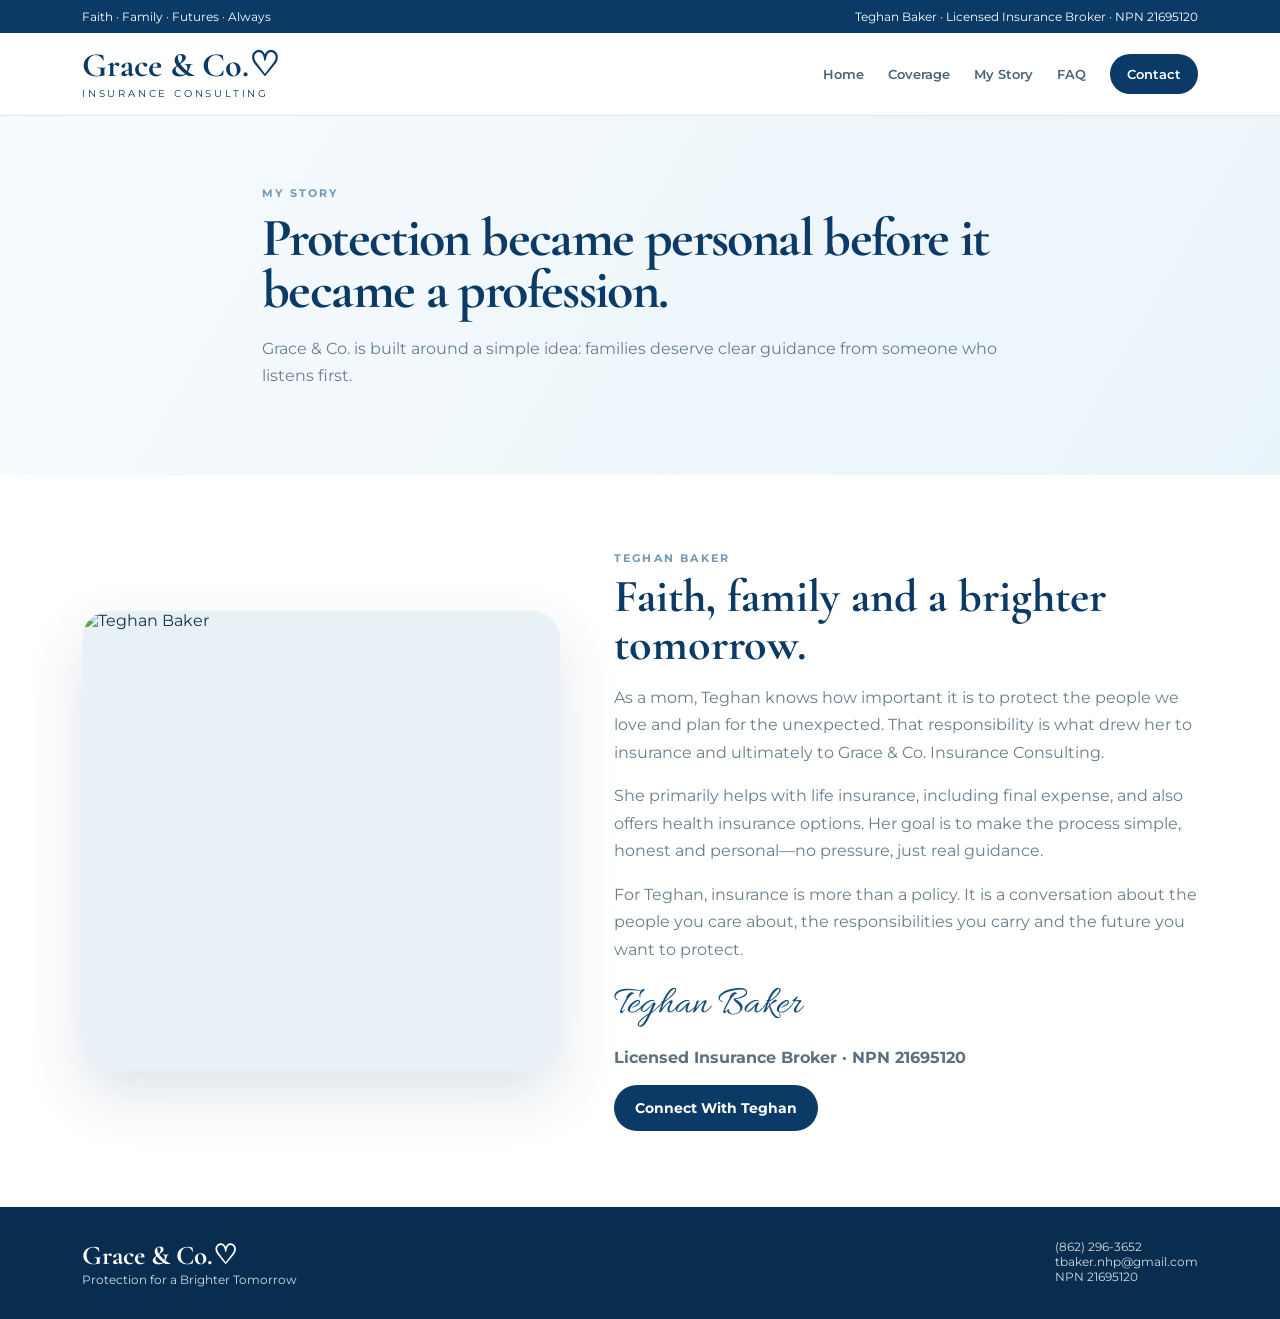
==== about/index.html @ 098355ba "Restore Grace & Co about page" ====
<!doctype html><html lang="en"><head><meta charset="utf-8"><meta name="viewport" content="width=device-width,initial-scale=1"><title>My Story | Teghan Baker | Grace & Co.</title><link rel="stylesheet" href="/styles.css"></head><body><div class="top"><div class="wrap"><span>Faith · Family · Futures · Always</span><span>Teghan Baker · Licensed Insurance Broker · NPN 21695120</span></div></div><header class="nav"><div class="wrap navrow"><a class="brand" href="/"><span class="brand-main">Grace &amp; Co.♡</span><span class="brand-sub">INSURANCE CONSULTING</span></a><nav class="links"><a href="/">Home</a><a href="/coverage/">Coverage</a><a href="/about/">My Story</a><a href="/faq/">FAQ</a><a href="/contact/" class="cta">Contact</a></nav></div></header><main><section class="page-hero"><div class="wrap"><div class="eyebrow">My Story</div><h1>Protection became personal before it became a profession.</h1><p>Grace &amp; Co. is built around a simple idea: families deserve clear guidance from someone who listens first.</p></div></section><section class="section"><div class="wrap split"><div class="portrait"><img src="https://raw.githubusercontent.com/trevor0803/mat-digital-website/main/grace-co-assets/teghan-blue.jpg" alt="Teghan Baker"></div><div class="copy"><div class="eyebrow">Teghan Baker</div><h2>Faith, family and a brighter tomorrow.</h2><p>As a mom, Teghan knows how important it is to protect the people we love and plan for the unexpected. That responsibility is what drew her to insurance and ultimately to Grace &amp; Co. Insurance Consulting.</p><p>She primarily helps with life insurance, including final expense, and also offers health insurance options. Her goal is to make the process simple, honest and personal—no pressure, just real guidance.</p><p>For Teghan, insurance is more than a policy. It is a conversation about the people you care about, the responsibilities you carry and the future you want to protect.</p><div class="script">Teghan Baker</div><div class="credential">Licensed Insurance Broker · NPN 21695120</div><a class="btn primary" href="/contact/">Connect With Teghan</a></div></div></section></main><footer class="footer"><div class="wrap"><div><div class="footer-brand">Grace &amp; Co.♡</div><div>Protection for a Brighter Tomorrow</div></div><div>(862) 296-3652<br>tbaker.nhp@gmail.com<br>NPN 21695120</div></div></footer></body></html>
---- styles.css ----
@import url('https://fonts.googleapis.com/css2?family=Allura&family=Cormorant+Garamond:wght@500;600;700&family=Montserrat:wght@400;500;600;700&display=swap');:root{--navy:#0b3a67;--navy2:#174f7c;--sky:#dcecf7;--cream:#fbfaf6;--ink:#17344d;--muted:#687e8e;--line:#dbe7ef}*{box-sizing:border-box}body{margin:0;color:var(--ink);font-family:Montserrat,Arial,sans-serif;background:white}a{text-decoration:none;color:inherit}.wrap{max-width:1160px;margin:auto;padding:0 22px}.top{background:var(--navy);color:#fff;font-size:12px}.top .wrap{display:flex;justify-content:space-between;gap:15px;flex-wrap:wrap;padding-top:9px;padding-bottom:9px}.nav{position:sticky;top:0;z-index:50;background:rgba(255,255,255,.96);border-bottom:1px solid var(--line);backdrop-filter:blur(12px)}.navrow{min-height:82px;display:flex;align-items:center;justify-content:space-between;gap:18px}.brand-main{display:block;font:700 34px/1 'Cormorant Garamond',serif;color:var(--navy)}.brand-sub{display:block;font-size:10px;letter-spacing:.28em;color:var(--navy);margin-top:4px}.links{display:flex;align-items:center;gap:24px;font-size:13px;font-weight:600;color:#496477}.links .cta{background:var(--navy);color:#fff;padding:12px 17px;border-radius:999px}.hero{background:linear-gradient(120deg,#fff 0%,#fff 50%,#eef7fb 100%)}.hero .wrap{display:grid;grid-template-columns:1.05fr .95fr;gap:56px;align-items:center;padding-top:76px;padding-bottom:76px}.eyebrow{text-transform:uppercase;letter-spacing:.2em;font-size:11px;font-weight:700;color:#7699b7}h1,h2,h3{font-family:'Cormorant Garamond',Georgia,serif;color:var(--navy)}h1{font-size:64px;line-height:.97;letter-spacing:-.03em;margin:12px 0 18px}h2{font-size:46px;line-height:1.03;margin:8px 0 14px}h3{font-size:24px;margin:8px 0}.hero p,.copy p,.centered p{color:var(--muted);line-height:1.72}.hero p{font-size:18px}.script{font-family:Allura,cursive;color:var(--navy2);font-size:40px}.buttons{display:flex;gap:12px;flex-wrap:wrap;margin-top:25px}.btn{display:inline-block;padding:14px 21px;border-radius:999px;font-size:14px;font-weight:700}.primary{background:var(--navy);color:#fff}.secondary{border:1px solid #b7cfdf;background:#fff;color:var(--navy)}.ticks{display:flex;gap:18px;flex-wrap:wrap;margin-top:22px;color:#5f7586;font-size:13px;font-weight:600}.ticks span:before{content:'♥';color:#7ea9ca;margin-right:6px}.hero-media,.portrait{border-radius:28px;overflow:hidden;box-shadow:0 24px 60px rgba(20,67,103,.14);background:#e8f1f6}.hero-media img,.portrait img{display:block;width:100%;height:100%;object-fit:cover}.hero-media{height:560px}.portrait{min-height:460px}.hero-note{background:#fff;padding:18px 20px}.hero-note small{display:block;color:#7c94a6;text-transform:uppercase;letter-spacing:.18em}.hero-note strong{display:block;color:var(--navy);font-family:'Cormorant Garamond',serif;font-size:22px;margin-top:5px}.section{padding:76px 0}.alt{background:var(--cream)}.centered{text-align:center;max-width:760px;margin:auto}.cards{display:grid;grid-template-columns:repeat(4,1fr);gap:16px;margin-top:34px}.card{background:#fff;border:1px solid var(--line);border-radius:18px;padding:25px;box-shadow:0 8px 24px rgba(15,57,91,.04)}.card p{color:var(--muted);font-size:14px;line-height:1.6;margin-bottom:0}.num{font-size:12px;letter-spacing:.2em;color:#8baec8;font-weight:700}.faith{padding:74px 0;background:linear-gradient(180deg,#eff7fb,#fff);text-align:center}.faith blockquote{font:600 32px/1.28 'Cormorant Garamond',serif;color:var(--navy);max-width:760px;margin:0 auto 12px}.verse{font-size:11px;letter-spacing:.2em;color:#6e8ba3}.faith p{max-width:700px;margin:18px auto 0;color:var(--muted);line-height:1.7}.split{display:grid;grid-template-columns:.9fr 1.1fr;gap:54px;align-items:center}.credential{font-weight:700;color:#5b7182;margin:18px 0}.page-hero{padding:70px 0;background:linear-gradient(120deg,#f7fbfd,#e9f4fa)}.page-hero .wrap{max-width:800px}.page-hero h1{font-size:54px}.page-hero p{color:var(--muted);line-height:1.7}.faqgrid{display:grid;grid-template-columns:1fr 1fr;gap:16px}.faqitem{border:1px solid var(--line);border-radius:16px;padding:22px;background:#fff}.faqitem strong{color:var(--navy)}.faqitem p{color:var(--muted);line-height:1.6}.contactbox{background:var(--navy);color:#fff;padding:34px;border-radius:22px}.contactbox a{display:block;margin:10px 0}.footer{background:#082d4f;color:#d1dce4;padding:32px 0;font-size:12px}.footer .wrap{display:flex;justify-content:space-between;gap:25px;flex-wrap:wrap}.footer-brand{font:700 27px 'Cormorant Garamond',serif;color:white}.disclaimer{max-width:760px;line-height:1.6}.mobile-call{display:none}@media(max-width:850px){.links{gap:12px}.links a:not(.cta){display:none}.hero .wrap,.split{grid-template-columns:1fr}.hero .wrap{padding-top:52px;padding-bottom:52px}.hero-media{height:470px}h1{font-size:47px}h2{font-size:38px}.cards,.faqgrid{grid-template-columns:1fr}.page-hero h1{font-size:44px}.top .wrap{justify-content:center;text-align:center}.section{padding:58px 0}}
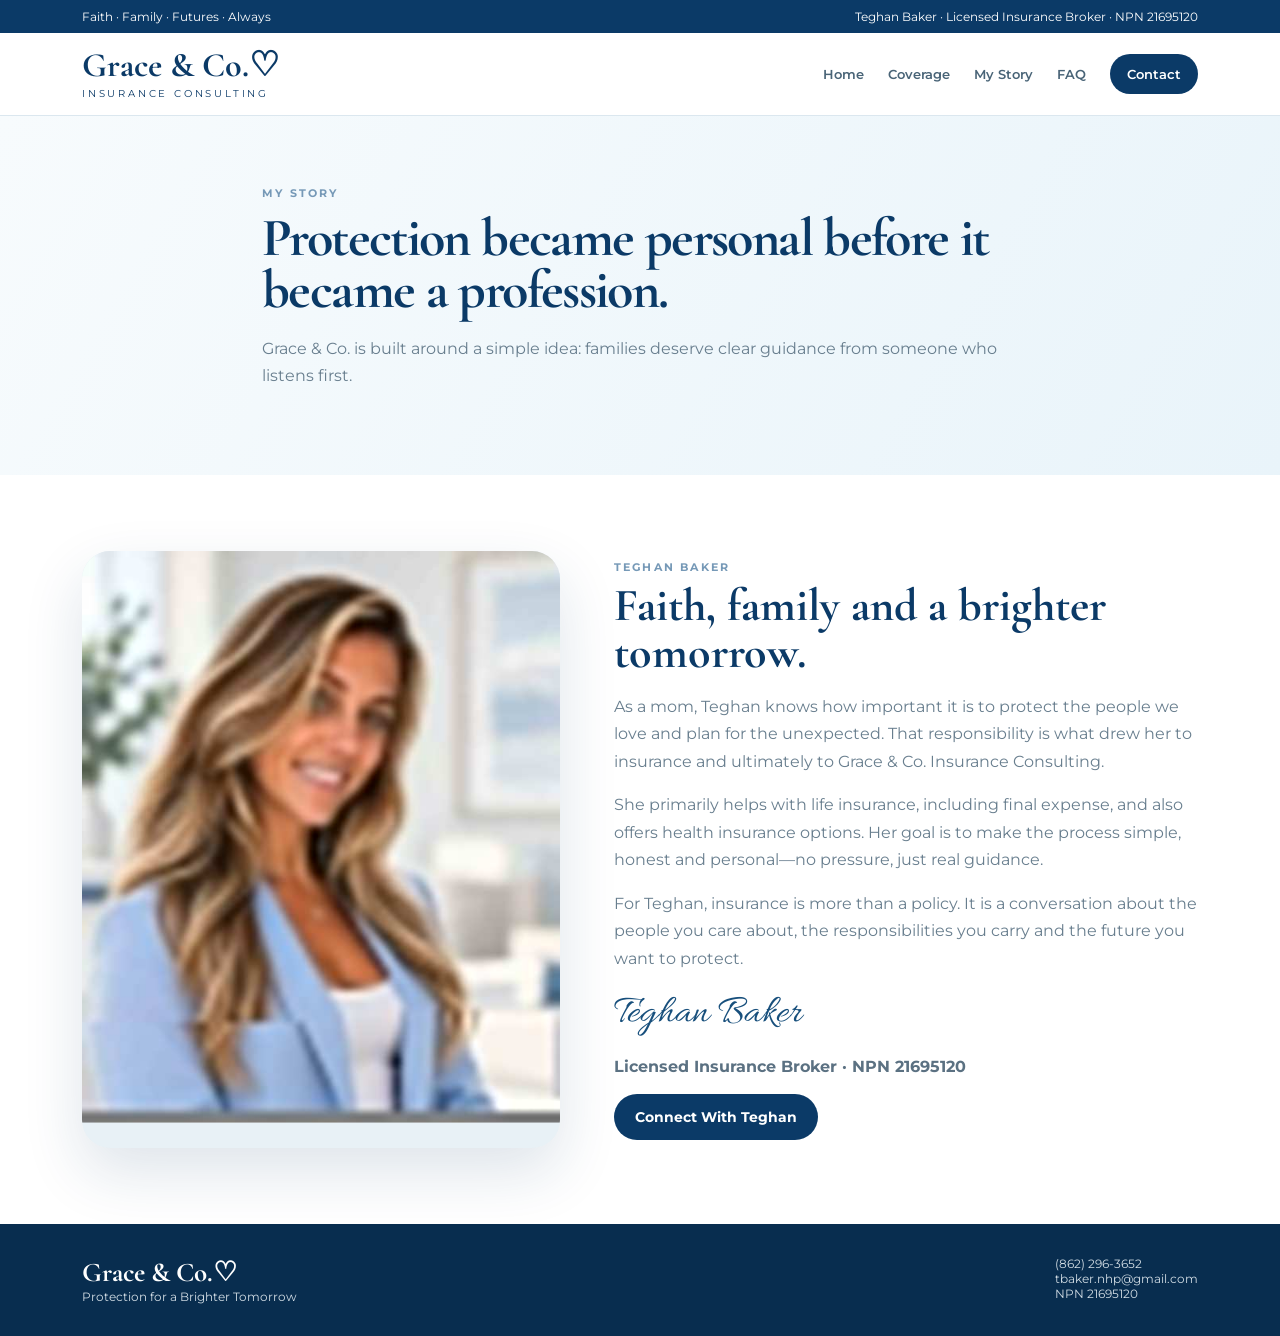
==== commit 28eacbb6: "Use approved sharp Teghan portrait on about page" ====
--- a/about/index.html
+++ b/about/index.html
@@ -1 +1 @@
-<!doctype html><html lang="en"><head><meta charset="utf-8"><meta name="viewport" content="width=device-width,initial-scale=1"><title>My Story | Teghan Baker | Grace & Co.</title><link rel="stylesheet" href="/styles.css"></head><body><div class="top"><div class="wrap"><span>Faith · Family · Futures · Always</span><span>Teghan Baker · Licensed Insurance Broker · NPN 21695120</span></div></div><header class="nav"><div class="wrap navrow"><a class="brand" href="/"><span class="brand-main">Grace &amp; Co.♡</span><span class="brand-sub">INSURANCE CONSULTING</span></a><nav class="links"><a href="/">Home</a><a href="/coverage/">Coverage</a><a href="/about/">My Story</a><a href="/faq/">FAQ</a><a href="/contact/" class="cta">Contact</a></nav></div></header><main><section class="page-hero"><div class="wrap"><div class="eyebrow">My Story</div><h1>Protection became personal before it became a profession.</h1><p>Grace &amp; Co. is built around a simple idea: families deserve clear guidance from someone who listens first.</p></div></section><section class="section"><div class="wrap split"><div class="portrait"><img src="https://raw.githubusercontent.com/trevor0803/mat-digital-website/main/grace-co-assets/teghan-blue.jpg" alt="Teghan Baker"></div><div class="copy"><div class="eyebrow">Teghan Baker</div><h2>Faith, family and a brighter tomorrow.</h2><p>As a mom, Teghan knows how important it is to protect the people we love and plan for the unexpected. That responsibility is what drew her to insurance and ultimately to Grace &amp; Co. Insurance Consulting.</p><p>She primarily helps with life insurance, including final expense, and also offers health insurance options. Her goal is to make the process simple, honest and personal—no pressure, just real guidance.</p><p>For Teghan, insurance is more than a policy. It is a conversation about the people you care about, the responsibilities you carry and the future you want to protect.</p><div class="script">Teghan Baker</div><div class="credential">Licensed Insurance Broker · NPN 21695120</div><a class="btn primary" href="/contact/">Connect With Teghan</a></div></div></section></main><footer class="footer"><div class="wrap"><div><div class="footer-brand">Grace &amp; Co.♡</div><div>Protection for a Brighter Tomorrow</div></div><div>(862) 296-3652<br>tbaker.nhp@gmail.com<br>NPN 21695120</div></div></footer></body></html>+<!doctype html><html lang="en"><head><meta charset="utf-8"><meta name="viewport" content="width=device-width,initial-scale=1"><title>My Story | Teghan Baker | Grace & Co.</title><link rel="stylesheet" href="/styles.css"></head><body><div class="top"><div class="wrap"><span>Faith · Family · Futures · Always</span><span>Teghan Baker · Licensed Insurance Broker · NPN 21695120</span></div></div><header class="nav"><div class="wrap navrow"><a class="brand" href="/"><span class="brand-main">Grace &amp; Co.♡</span><span class="brand-sub">INSURANCE CONSULTING</span></a><nav class="links"><a href="/">Home</a><a href="/coverage/">Coverage</a><a href="/about/">My Story</a><a href="/faq/">FAQ</a><a href="/contact/" class="cta">Contact</a></nav></div></header><main><section class="page-hero"><div class="wrap"><div class="eyebrow">My Story</div><h1>Protection became personal before it became a profession.</h1><p>Grace &amp; Co. is built around a simple idea: families deserve clear guidance from someone who listens first.</p></div></section><section class="section"><div class="wrap split"><div class="portrait"><img data-teghan-photo="about" src="https://raw.githubusercontent.com/trevor0803/mat-digital-website/main/grace-co-assets/teghan-blue.jpg" alt="Teghan Baker"></div><div class="copy"><div class="eyebrow">Teghan Baker</div><h2>Faith, family and a brighter tomorrow.</h2><p>As a mom, Teghan knows how important it is to protect the people we love and plan for the unexpected. That responsibility is what drew her to insurance and ultimately to Grace &amp; Co. Insurance Consulting.</p><p>She primarily helps with life insurance, including final expense, and also offers health insurance options. Her goal is to make the process simple, honest and personal—no pressure, just real guidance.</p><p>For Teghan, insurance is more than a policy. It is a conversation about the people you care about, the responsibilities you carry and the future you want to protect.</p><div class="script">Teghan Baker</div><div class="credential">Licensed Insurance Broker · NPN 21695120</div><a class="btn primary" href="/contact/">Connect With Teghan</a></div></div></section></main><footer class="footer"><div class="wrap"><div><div class="footer-brand">Grace &amp; Co.♡</div><div>Protection for a Brighter Tomorrow</div></div><div>(862) 296-3652<br>tbaker.nhp@gmail.com<br>NPN 21695120</div></div></footer><script src="/photo-loader.js" defer></script></body></html>
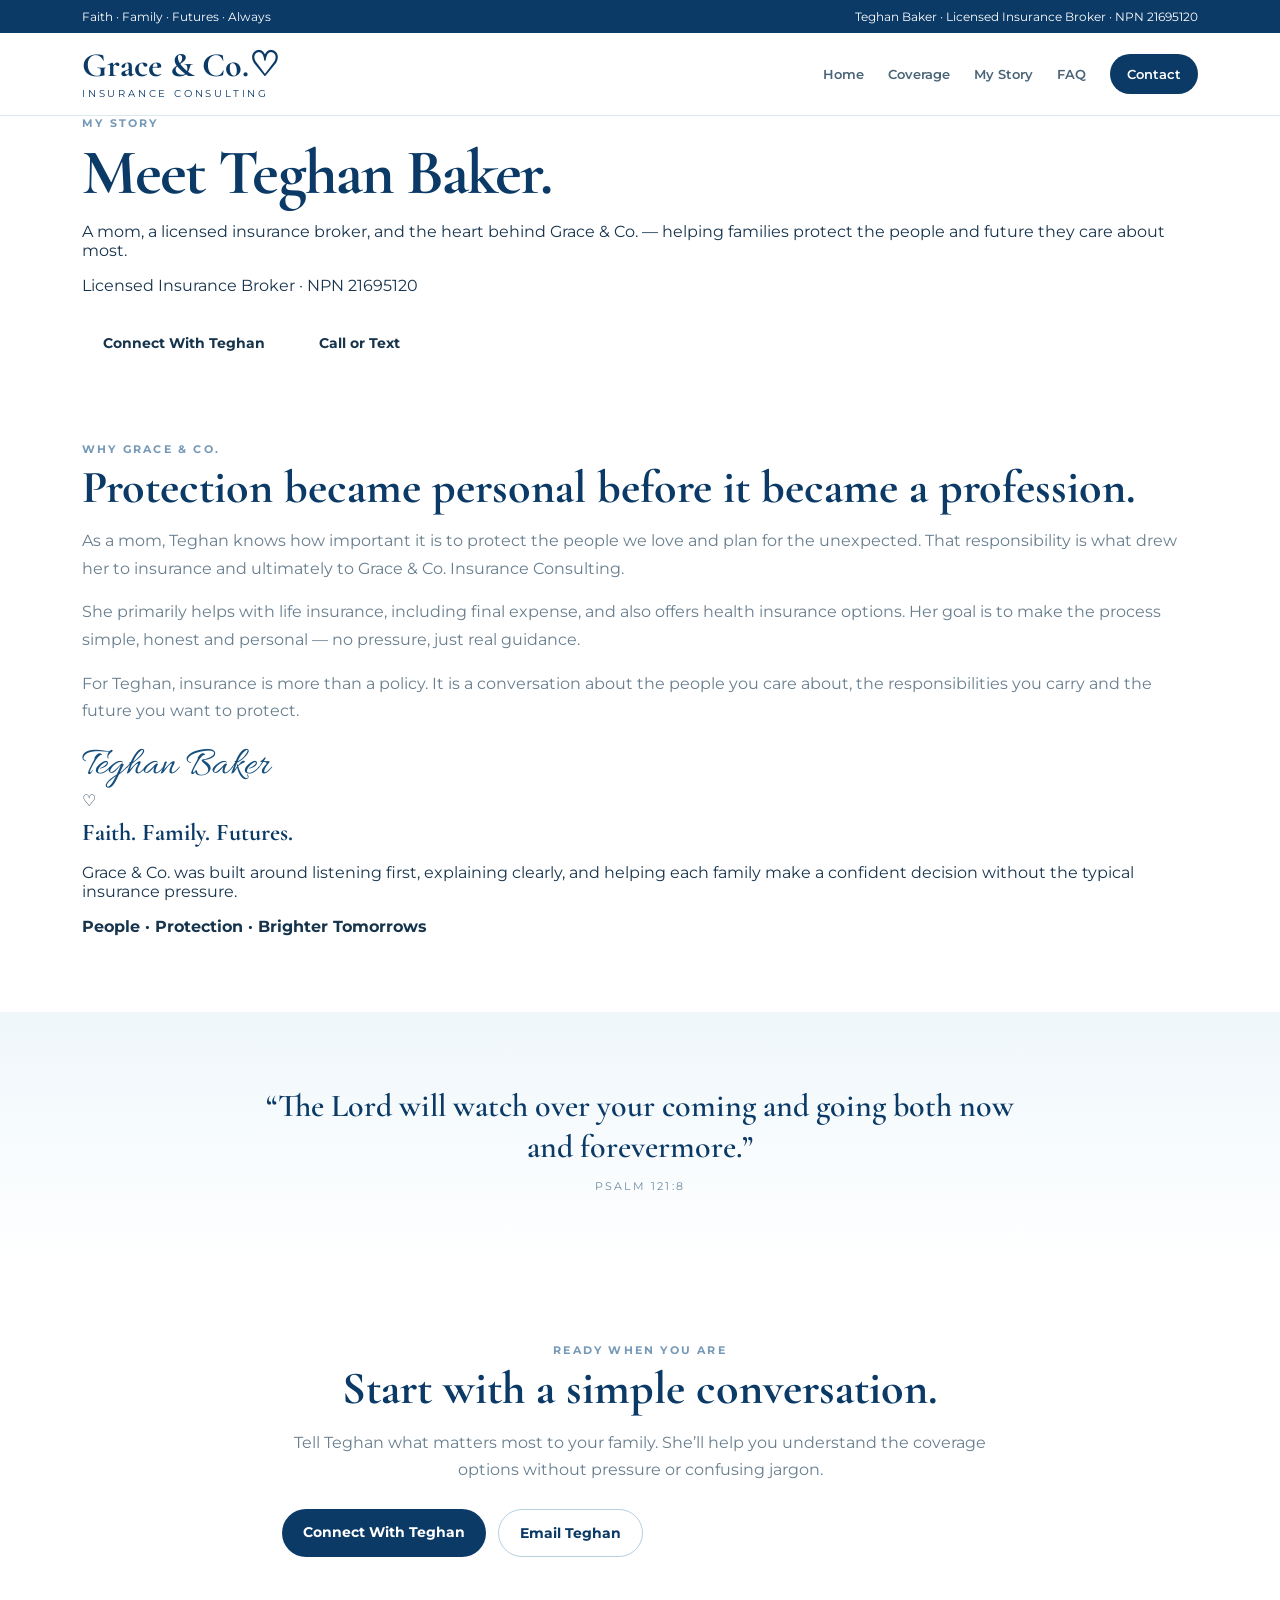
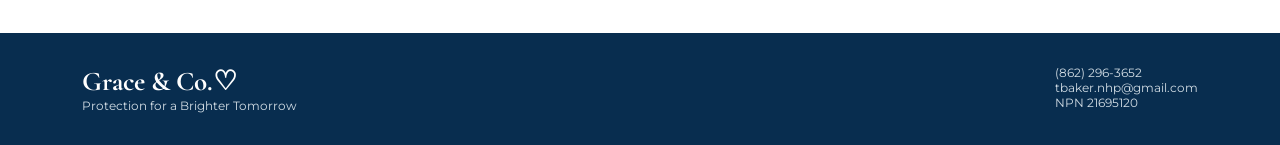
==== commit 6d8f1eed: "Redesign Grace & Co about page hero" ====
--- a/about/index.html
+++ b/about/index.html
@@ -1 +1 @@
-<!doctype html><html lang="en"><head><meta charset="utf-8"><meta name="viewport" content="width=device-width,initial-scale=1"><title>My Story | Teghan Baker | Grace & Co.</title><link rel="stylesheet" href="/styles.css"></head><body><div class="top"><div class="wrap"><span>Faith · Family · Futures · Always</span><span>Teghan Baker · Licensed Insurance Broker · NPN 21695120</span></div></div><header class="nav"><div class="wrap navrow"><a class="brand" href="/"><span class="brand-main">Grace &amp; Co.♡</span><span class="brand-sub">INSURANCE CONSULTING</span></a><nav class="links"><a href="/">Home</a><a href="/coverage/">Coverage</a><a href="/about/">My Story</a><a href="/faq/">FAQ</a><a href="/contact/" class="cta">Contact</a></nav></div></header><main><section class="page-hero"><div class="wrap"><div class="eyebrow">My Story</div><h1>Protection became personal before it became a profession.</h1><p>Grace &amp; Co. is built around a simple idea: families deserve clear guidance from someone who listens first.</p></div></section><section class="section"><div class="wrap split"><div class="portrait"><img data-teghan-photo="about" src="https://raw.githubusercontent.com/trevor0803/mat-digital-website/main/grace-co-assets/teghan-blue.jpg" alt="Teghan Baker"></div><div class="copy"><div class="eyebrow">Teghan Baker</div><h2>Faith, family and a brighter tomorrow.</h2><p>As a mom, Teghan knows how important it is to protect the people we love and plan for the unexpected. That responsibility is what drew her to insurance and ultimately to Grace &amp; Co. Insurance Consulting.</p><p>She primarily helps with life insurance, including final expense, and also offers health insurance options. Her goal is to make the process simple, honest and personal—no pressure, just real guidance.</p><p>For Teghan, insurance is more than a policy. It is a conversation about the people you care about, the responsibilities you carry and the future you want to protect.</p><div class="script">Teghan Baker</div><div class="credential">Licensed Insurance Broker · NPN 21695120</div><a class="btn primary" href="/contact/">Connect With Teghan</a></div></div></section></main><footer class="footer"><div class="wrap"><div><div class="footer-brand">Grace &amp; Co.♡</div><div>Protection for a Brighter Tomorrow</div></div><div>(862) 296-3652<br>tbaker.nhp@gmail.com<br>NPN 21695120</div></div></footer><script src="/photo-loader.js" defer></script></body></html>+<!doctype html><html lang="en"><head><meta charset="utf-8"><meta name="viewport" content="width=device-width,initial-scale=1"><title>My Story | Teghan Baker | Grace & Co.</title><meta name="description" content="Meet Teghan Baker, the licensed insurance broker behind Grace & Co. Insurance Consulting."><link rel="stylesheet" href="/styles.css"></head><body><div class="top"><div class="wrap"><span>Faith · Family · Futures · Always</span><span>Teghan Baker · Licensed Insurance Broker · NPN 21695120</span></div></div><header class="nav"><div class="wrap navrow"><a class="brand" href="/"><span class="brand-main">Grace &amp; Co.♡</span><span class="brand-sub">INSURANCE CONSULTING</span></a><nav class="links" aria-label="Main navigation"><a href="/">Home</a><a href="/coverage/">Coverage</a><a href="/about/" class="active">My Story</a><a href="/faq/">FAQ</a><a href="/contact/" class="cta">Contact</a></nav></div></header><main><section class="photo-hero about-photo-hero" data-hero-photo="about"><div class="hero-shade about-shade"></div><div class="wrap hero-overlay-grid"><div class="hero-copy hero-copy-right about-copy"><div class="eyebrow light">My Story</div><h1>Meet Teghan Baker.</h1><p>A mom, a licensed insurance broker, and the heart behind Grace &amp; Co. — helping families protect the people and future they care about most.</p><div class="credential-pill">Licensed Insurance Broker · NPN 21695120</div><div class="buttons"><a class="btn hero-primary" href="/contact/">Connect With Teghan</a><a class="btn hero-secondary" href="tel:8622963652">Call or Text</a></div></div></div></section><section class="section story-section"><div class="wrap story-grid"><div class="copy"><div class="eyebrow">Why Grace &amp; Co.</div><h2>Protection became personal before it became a profession.</h2><p>As a mom, Teghan knows how important it is to protect the people we love and plan for the unexpected. That responsibility is what drew her to insurance and ultimately to Grace &amp; Co. Insurance Consulting.</p><p>She primarily helps with life insurance, including final expense, and also offers health insurance options. Her goal is to make the process simple, honest and personal — no pressure, just real guidance.</p><p>For Teghan, insurance is more than a policy. It is a conversation about the people you care about, the responsibilities you carry and the future you want to protect.</p><div class="script">Teghan Baker</div></div><aside class="story-card"><div class="heart-mark">♡</div><h3>Faith. Family. Futures.</h3><p>Grace &amp; Co. was built around listening first, explaining clearly, and helping each family make a confident decision without the typical insurance pressure.</p><div class="story-divider"></div><strong>People · Protection · Brighter Tomorrows</strong></aside></div></section><section class="faith compact-faith"><div class="wrap"><blockquote>“The Lord will watch over your coming and going both now and forevermore.”</blockquote><div class="verse">PSALM 121:8</div></div></section><section class="section final-cta"><div class="wrap centered"><div class="eyebrow">Ready when you are</div><h2>Start with a simple conversation.</h2><p>Tell Teghan what matters most to your family. She’ll help you understand the coverage options without pressure or confusing jargon.</p><div class="buttons centered-buttons"><a class="btn primary" href="/contact/">Connect With Teghan</a><a class="btn secondary" href="mailto:tbaker.nhp@gmail.com">Email Teghan</a></div></div></section></main><footer class="footer"><div class="wrap"><div><div class="footer-brand">Grace &amp; Co.♡</div><div>Protection for a Brighter Tomorrow</div></div><div><a href="tel:8622963652">(862) 296-3652</a><br><a href="mailto:tbaker.nhp@gmail.com">tbaker.nhp@gmail.com</a><br>NPN 21695120</div></div></footer><script src="/photo-loader.js" defer></script></body></html>
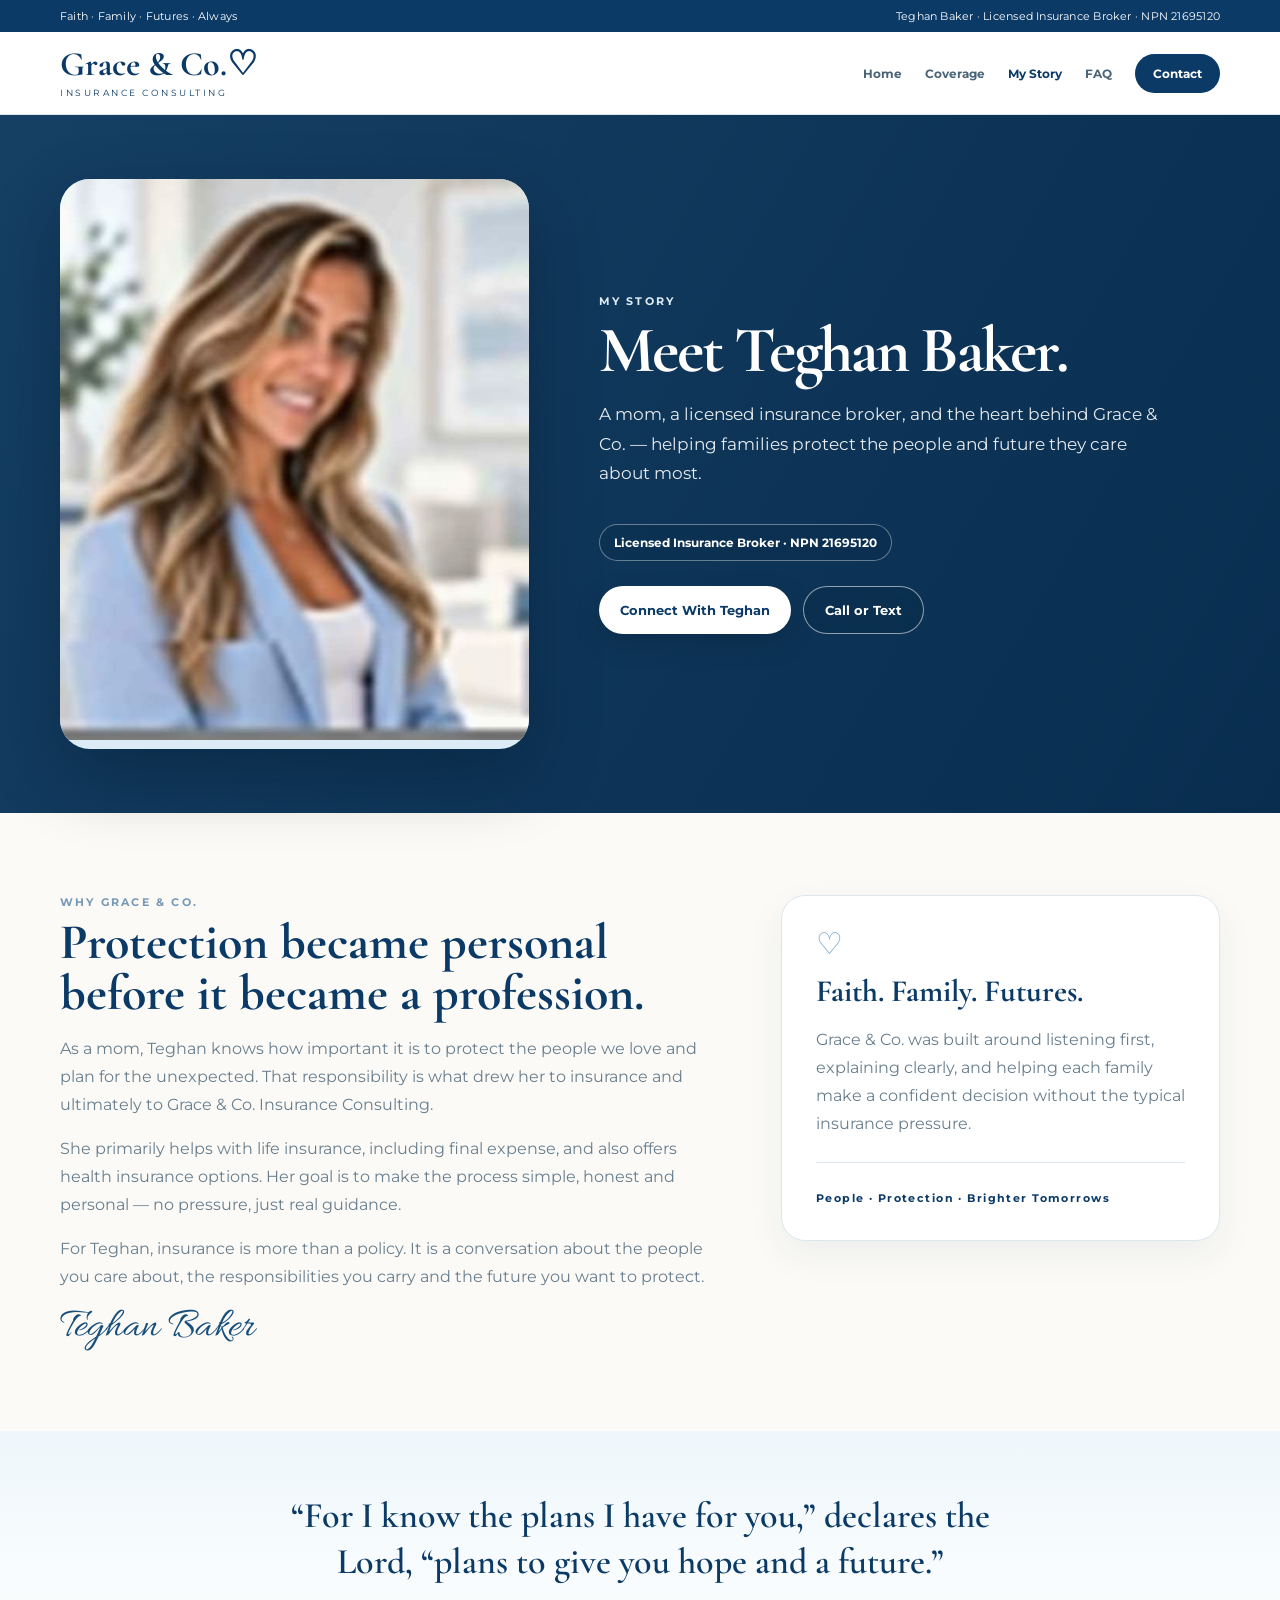
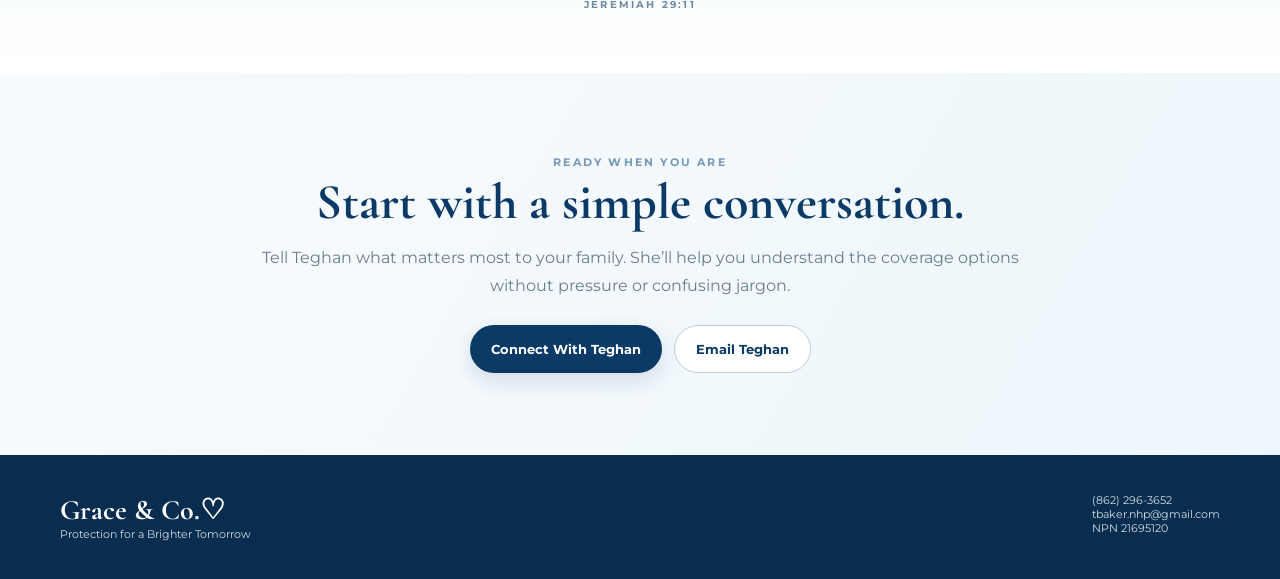
==== commit 9e4c2a20: "Fix Grace & Co photography and interior page visuals" ====
--- a/about/index.html
+++ b/about/index.html
@@ -1 +1 @@
-<!doctype html><html lang="en"><head><meta charset="utf-8"><meta name="viewport" content="width=device-width,initial-scale=1"><title>My Story | Teghan Baker | Grace & Co.</title><meta name="description" content="Meet Teghan Baker, the licensed insurance broker behind Grace & Co. Insurance Consulting."><link rel="stylesheet" href="/styles.css"></head><body><div class="top"><div class="wrap"><span>Faith · Family · Futures · Always</span><span>Teghan Baker · Licensed Insurance Broker · NPN 21695120</span></div></div><header class="nav"><div class="wrap navrow"><a class="brand" href="/"><span class="brand-main">Grace &amp; Co.♡</span><span class="brand-sub">INSURANCE CONSULTING</span></a><nav class="links" aria-label="Main navigation"><a href="/">Home</a><a href="/coverage/">Coverage</a><a href="/about/" class="active">My Story</a><a href="/faq/">FAQ</a><a href="/contact/" class="cta">Contact</a></nav></div></header><main><section class="photo-hero about-photo-hero" data-hero-photo="about"><div class="hero-shade about-shade"></div><div class="wrap hero-overlay-grid"><div class="hero-copy hero-copy-right about-copy"><div class="eyebrow light">My Story</div><h1>Meet Teghan Baker.</h1><p>A mom, a licensed insurance broker, and the heart behind Grace &amp; Co. — helping families protect the people and future they care about most.</p><div class="credential-pill">Licensed Insurance Broker · NPN 21695120</div><div class="buttons"><a class="btn hero-primary" href="/contact/">Connect With Teghan</a><a class="btn hero-secondary" href="tel:8622963652">Call or Text</a></div></div></div></section><section class="section story-section"><div class="wrap story-grid"><div class="copy"><div class="eyebrow">Why Grace &amp; Co.</div><h2>Protection became personal before it became a profession.</h2><p>As a mom, Teghan knows how important it is to protect the people we love and plan for the unexpected. That responsibility is what drew her to insurance and ultimately to Grace &amp; Co. Insurance Consulting.</p><p>She primarily helps with life insurance, including final expense, and also offers health insurance options. Her goal is to make the process simple, honest and personal — no pressure, just real guidance.</p><p>For Teghan, insurance is more than a policy. It is a conversation about the people you care about, the responsibilities you carry and the future you want to protect.</p><div class="script">Teghan Baker</div></div><aside class="story-card"><div class="heart-mark">♡</div><h3>Faith. Family. Futures.</h3><p>Grace &amp; Co. was built around listening first, explaining clearly, and helping each family make a confident decision without the typical insurance pressure.</p><div class="story-divider"></div><strong>People · Protection · Brighter Tomorrows</strong></aside></div></section><section class="faith compact-faith"><div class="wrap"><blockquote>“The Lord will watch over your coming and going both now and forevermore.”</blockquote><div class="verse">PSALM 121:8</div></div></section><section class="section final-cta"><div class="wrap centered"><div class="eyebrow">Ready when you are</div><h2>Start with a simple conversation.</h2><p>Tell Teghan what matters most to your family. She’ll help you understand the coverage options without pressure or confusing jargon.</p><div class="buttons centered-buttons"><a class="btn primary" href="/contact/">Connect With Teghan</a><a class="btn secondary" href="mailto:tbaker.nhp@gmail.com">Email Teghan</a></div></div></section></main><footer class="footer"><div class="wrap"><div><div class="footer-brand">Grace &amp; Co.♡</div><div>Protection for a Brighter Tomorrow</div></div><div><a href="tel:8622963652">(862) 296-3652</a><br><a href="mailto:tbaker.nhp@gmail.com">tbaker.nhp@gmail.com</a><br>NPN 21695120</div></div></footer><script src="/photo-loader.js" defer></script></body></html>+<!doctype html><html lang="en"><head><meta charset="utf-8"><meta name="viewport" content="width=device-width,initial-scale=1"><title>My Story | Teghan Baker | Grace & Co.</title><meta name="description" content="Meet Teghan Baker, the licensed insurance broker behind Grace & Co. Insurance Consulting."><link rel="stylesheet" href="/styles.css"></head><body><div class="top"><div class="wrap"><span>Faith · Family · Futures · Always</span><span>Teghan Baker · Licensed Insurance Broker · NPN 21695120</span></div></div><header class="nav"><div class="wrap navrow"><a class="brand" href="/"><span class="brand-main">Grace &amp; Co.♡</span><span class="brand-sub">INSURANCE CONSULTING</span></a><nav class="links" aria-label="Main navigation"><a href="/">Home</a><a href="/coverage/">Coverage</a><a href="/about/" class="active">My Story</a><a href="/faq/">FAQ</a><a href="/contact/" class="cta">Contact</a></nav></div></header><main><section class="about-profile-hero"><div class="wrap about-profile-grid"><div class="about-profile-photo"><img src="/assets/teghan-about.jpg" alt="Teghan Baker, founder of Grace &amp; Co. Insurance Consulting" width="600" height="750"></div><div class="about-profile-copy"><div class="eyebrow light">My Story</div><h1>Meet Teghan Baker.</h1><p>A mom, a licensed insurance broker, and the heart behind Grace &amp; Co. — helping families protect the people and future they care about most.</p><div class="credential-pill">Licensed Insurance Broker · NPN 21695120</div><div class="buttons"><a class="btn hero-primary" href="/contact/">Connect With Teghan</a><a class="btn hero-secondary" href="tel:8622963652">Call or Text</a></div></div></div></section><section class="section story-section"><div class="wrap story-grid"><div class="copy"><div class="eyebrow">Why Grace &amp; Co.</div><h2>Protection became personal before it became a profession.</h2><p>As a mom, Teghan knows how important it is to protect the people we love and plan for the unexpected. That responsibility is what drew her to insurance and ultimately to Grace &amp; Co. Insurance Consulting.</p><p>She primarily helps with life insurance, including final expense, and also offers health insurance options. Her goal is to make the process simple, honest and personal — no pressure, just real guidance.</p><p>For Teghan, insurance is more than a policy. It is a conversation about the people you care about, the responsibilities you carry and the future you want to protect.</p><div class="script">Teghan Baker</div></div><aside class="story-card"><div class="heart-mark">♡</div><h3>Faith. Family. Futures.</h3><p>Grace &amp; Co. was built around listening first, explaining clearly, and helping each family make a confident decision without the typical insurance pressure.</p><div class="story-divider"></div><strong>People · Protection · Brighter Tomorrows</strong></aside></div></section><section class="faith compact-faith"><div class="wrap"><blockquote>“For I know the plans I have for you,” declares the Lord, “plans to give you hope and a future.”</blockquote><div class="verse">JEREMIAH 29:11</div></div></section><section class="section final-cta"><div class="wrap centered"><div class="eyebrow">Ready when you are</div><h2>Start with a simple conversation.</h2><p>Tell Teghan what matters most to your family. She’ll help you understand the coverage options without pressure or confusing jargon.</p><div class="buttons centered-buttons"><a class="btn primary" href="/contact/">Connect With Teghan</a><a class="btn secondary" href="mailto:tbaker.nhp@gmail.com">Email Teghan</a></div></div></section></main><footer class="footer"><div class="wrap"><div><div class="footer-brand">Grace &amp; Co.♡</div><div>Protection for a Brighter Tomorrow</div></div><div><a href="tel:8622963652">(862) 296-3652</a><br><a href="mailto:tbaker.nhp@gmail.com">tbaker.nhp@gmail.com</a><br>NPN 21695120</div></div></footer><script src="/photo-loader.js" defer></script></body></html>
--- a/styles.css
+++ b/styles.css
@@ -1 +1,41 @@
-@import url('https://fonts.googleapis.com/css2?family=Allura&family=Cormorant+Garamond:wght@500;600;700&family=Montserrat:wght@400;500;600;700&display=swap');:root{--navy:#0b3a67;--navy2:#174f7c;--sky:#dcecf7;--cream:#fbfaf6;--ink:#17344d;--muted:#687e8e;--line:#dbe7ef}*{box-sizing:border-box}body{margin:0;color:var(--ink);font-family:Montserrat,Arial,sans-serif;background:white}a{text-decoration:none;color:inherit}.wrap{max-width:1160px;margin:auto;padding:0 22px}.top{background:var(--navy);color:#fff;font-size:12px}.top .wrap{display:flex;justify-content:space-between;gap:15px;flex-wrap:wrap;padding-top:9px;padding-bottom:9px}.nav{position:sticky;top:0;z-index:50;background:rgba(255,255,255,.96);border-bottom:1px solid var(--line);backdrop-filter:blur(12px)}.navrow{min-height:82px;display:flex;align-items:center;justify-content:space-between;gap:18px}.brand-main{display:block;font:700 34px/1 'Cormorant Garamond',serif;color:var(--navy)}.brand-sub{display:block;font-size:10px;letter-spacing:.28em;color:var(--navy);margin-top:4px}.links{display:flex;align-items:center;gap:24px;font-size:13px;font-weight:600;color:#496477}.links .cta{background:var(--navy);color:#fff;padding:12px 17px;border-radius:999px}.hero{background:linear-gradient(120deg,#fff 0%,#fff 50%,#eef7fb 100%)}.hero .wrap{display:grid;grid-template-columns:1.05fr .95fr;gap:56px;align-items:center;padding-top:76px;padding-bottom:76px}.eyebrow{text-transform:uppercase;letter-spacing:.2em;font-size:11px;font-weight:700;color:#7699b7}h1,h2,h3{font-family:'Cormorant Garamond',Georgia,serif;color:var(--navy)}h1{font-size:64px;line-height:.97;letter-spacing:-.03em;margin:12px 0 18px}h2{font-size:46px;line-height:1.03;margin:8px 0 14px}h3{font-size:24px;margin:8px 0}.hero p,.copy p,.centered p{color:var(--muted);line-height:1.72}.hero p{font-size:18px}.script{font-family:Allura,cursive;color:var(--navy2);font-size:40px}.buttons{display:flex;gap:12px;flex-wrap:wrap;margin-top:25px}.btn{display:inline-block;padding:14px 21px;border-radius:999px;font-size:14px;font-weight:700}.primary{background:var(--navy);color:#fff}.secondary{border:1px solid #b7cfdf;background:#fff;color:var(--navy)}.ticks{display:flex;gap:18px;flex-wrap:wrap;margin-top:22px;color:#5f7586;font-size:13px;font-weight:600}.ticks span:before{content:'♥';color:#7ea9ca;margin-right:6px}.hero-media,.portrait{border-radius:28px;overflow:hidden;box-shadow:0 24px 60px rgba(20,67,103,.14);background:#e8f1f6}.hero-media img,.portrait img{display:block;width:100%;height:100%;object-fit:cover}.hero-media{height:560px}.portrait{min-height:460px}.hero-note{background:#fff;padding:18px 20px}.hero-note small{display:block;color:#7c94a6;text-transform:uppercase;letter-spacing:.18em}.hero-note strong{display:block;color:var(--navy);font-family:'Cormorant Garamond',serif;font-size:22px;margin-top:5px}.section{padding:76px 0}.alt{background:var(--cream)}.centered{text-align:center;max-width:760px;margin:auto}.cards{display:grid;grid-template-columns:repeat(4,1fr);gap:16px;margin-top:34px}.card{background:#fff;border:1px solid var(--line);border-radius:18px;padding:25px;box-shadow:0 8px 24px rgba(15,57,91,.04)}.card p{color:var(--muted);font-size:14px;line-height:1.6;margin-bottom:0}.num{font-size:12px;letter-spacing:.2em;color:#8baec8;font-weight:700}.faith{padding:74px 0;background:linear-gradient(180deg,#eff7fb,#fff);text-align:center}.faith blockquote{font:600 32px/1.28 'Cormorant Garamond',serif;color:var(--navy);max-width:760px;margin:0 auto 12px}.verse{font-size:11px;letter-spacing:.2em;color:#6e8ba3}.faith p{max-width:700px;margin:18px auto 0;color:var(--muted);line-height:1.7}.split{display:grid;grid-template-columns:.9fr 1.1fr;gap:54px;align-items:center}.credential{font-weight:700;color:#5b7182;margin:18px 0}.page-hero{padding:70px 0;background:linear-gradient(120deg,#f7fbfd,#e9f4fa)}.page-hero .wrap{max-width:800px}.page-hero h1{font-size:54px}.page-hero p{color:var(--muted);line-height:1.7}.faqgrid{display:grid;grid-template-columns:1fr 1fr;gap:16px}.faqitem{border:1px solid var(--line);border-radius:16px;padding:22px;background:#fff}.faqitem strong{color:var(--navy)}.faqitem p{color:var(--muted);line-height:1.6}.contactbox{background:var(--navy);color:#fff;padding:34px;border-radius:22px}.contactbox a{display:block;margin:10px 0}.footer{background:#082d4f;color:#d1dce4;padding:32px 0;font-size:12px}.footer .wrap{display:flex;justify-content:space-between;gap:25px;flex-wrap:wrap}.footer-brand{font:700 27px 'Cormorant Garamond',serif;color:white}.disclaimer{max-width:760px;line-height:1.6}.mobile-call{display:none}@media(max-width:850px){.links{gap:12px}.links a:not(.cta){display:none}.hero .wrap,.split{grid-template-columns:1fr}.hero .wrap{padding-top:52px;padding-bottom:52px}.hero-media{height:470px}h1{font-size:47px}h2{font-size:38px}.cards,.faqgrid{grid-template-columns:1fr}.page-hero h1{font-size:44px}.top .wrap{justify-content:center;text-align:center}.section{padding:58px 0}}+@import url('https://fonts.googleapis.com/css2?family=Allura&family=Cormorant+Garamond:wght@500;600;700&family=Montserrat:wght@400;500;600;700&display=swap');:root{--navy:#0b3a67;--navy2:#174f7c;--sky:#dcecf7;--cream:#fbfaf6;--ink:#17344d;--muted:#687e8e;--line:#dbe7ef;--white:#fff}*{box-sizing:border-box}html{scroll-behavior:smooth}body{margin:0;color:var(--ink);font-family:Montserrat,Arial,sans-serif;background:#fff;-webkit-font-smoothing:antialiased}a{text-decoration:none;color:inherit}.wrap{width:min(1160px,calc(100% - 44px));margin:auto}.top{background:var(--navy);color:#fff;font-size:11px;letter-spacing:.02em}.top .wrap{display:flex;justify-content:space-between;gap:15px;flex-wrap:wrap;padding-top:9px;padding-bottom:9px}.nav{position:sticky;top:0;z-index:50;background:rgba(255,255,255,.96);border-bottom:1px solid var(--line);backdrop-filter:blur(14px)}.navrow{min-height:82px;display:flex;align-items:center;justify-content:space-between;gap:22px}.brand{flex:none}.brand-main{display:block;font:700 34px/1 'Cormorant Garamond',serif;color:var(--navy)}.brand-sub{display:block;font-size:9px;letter-spacing:.28em;color:var(--navy);margin-top:5px}.links{display:flex;align-items:center;gap:23px;font-size:12px;font-weight:700;color:#496477}.links a{padding:10px 0;transition:.2s}.links a:hover,.links .active{color:var(--navy)}.links .cta{background:var(--navy);color:#fff;padding:12px 18px;border-radius:999px}.eyebrow{text-transform:uppercase;letter-spacing:.2em;font-size:11px;font-weight:700;color:#7699b7}h1,h2,h3{font-family:'Cormorant Garamond',Georgia,serif;color:var(--navy)}h1{font-size:clamp(48px,5.1vw,72px);line-height:.94;letter-spacing:-.035em;margin:12px 0 19px}h2{font-size:clamp(37px,4vw,50px);line-height:1.02;margin:8px 0 15px}h3{font-size:25px;margin:8px 0}.copy p,.centered p,.story-card p{color:var(--muted);line-height:1.75}.script{font-family:Allura,cursive;color:var(--navy2);font-size:42px;line-height:1}.buttons{display:flex;gap:12px;flex-wrap:wrap;margin-top:25px}.btn{display:inline-flex;align-items:center;justify-content:center;min-height:48px;padding:13px 21px;border-radius:999px;font-size:13px;font-weight:700;transition:transform .2s,box-shadow .2s}.btn:hover{transform:translateY(-1px)}.primary{background:var(--navy);color:#fff;box-shadow:0 8px 22px rgba(11,58,103,.14)}.secondary{border:1px solid #b7cfdf;background:#fff;color:var(--navy)}.photo-hero{position:relative;min-height:650px;background-color:#183d5e;background-size:cover;background-repeat:no-repeat;background-position:center;display:flex;align-items:stretch;isolation:isolate}.home-photo-hero{background-position:center}.about-photo-hero{min-height:610px;background-position:center}.hero-shade{position:absolute;inset:0;z-index:-1;background:linear-gradient(90deg,rgba(7,31,52,.10) 0%,rgba(7,31,52,.04) 40%,rgba(7,31,52,.52) 68%,rgba(7,31,52,.82) 100%)}.about-shade{background:linear-gradient(90deg,rgba(6,32,53,.05) 0%,rgba(6,32,53,.02) 43%,rgba(6,32,53,.48) 68%,rgba(6,32,53,.78) 100%)}.hero-overlay-grid{display:grid;grid-template-columns:1fr 1fr;align-items:center;min-height:inherit;padding-top:64px;padding-bottom:64px}.hero-copy{max-width:540px}.hero-copy-right{grid-column:2;justify-self:end;color:#fff}.hero-copy h1{color:#fff;text-shadow:0 2px 20px rgba(0,0,0,.18)}.hero-copy p{font-size:17px;line-height:1.7;color:rgba(255,255,255,.92);margin:0}.light{color:#e0edf6}.light-script{color:#fff;font-size:39px;margin-bottom:13px;text-shadow:0 2px 14px rgba(0,0,0,.2)}.hero-primary{background:#fff;color:var(--navy);box-shadow:0 10px 28px rgba(0,0,0,.15)}.hero-secondary{border:1px solid rgba(255,255,255,.55);background:rgba(8,41,67,.28);color:#fff;backdrop-filter:blur(8px)}.hero-trust{display:flex;gap:15px;flex-wrap:wrap;margin-top:22px;font-size:12px;font-weight:700;color:rgba(255,255,255,.9)}.hero-trust span:before{content:'♡';margin-right:6px}.credential-pill{display:inline-block;margin-top:19px;padding:10px 14px;border:1px solid rgba(255,255,255,.38);background:rgba(9,42,69,.28);border-radius:999px;font-size:12px;font-weight:700;color:#fff;backdrop-filter:blur(8px)}.section{padding:82px 0}.intro-section{background:linear-gradient(180deg,#fff,#fbfdff)}.centered{text-align:center;max-width:760px;margin:auto}.cards{display:grid;grid-template-columns:repeat(4,1fr);gap:16px;margin-top:36px}.card{display:block;background:#fff;border:1px solid var(--line);border-radius:19px;padding:27px;box-shadow:0 9px 30px rgba(15,57,91,.05);transition:transform .2s,box-shadow .2s,border-color .2s}.card:hover{transform:translateY(-3px);box-shadow:0 15px 38px rgba(15,57,91,.09);border-color:#bfd5e4}.card p{color:var(--muted);font-size:13px;line-height:1.65;margin-bottom:0}.num{font-size:11px;letter-spacing:.2em;color:#8baec8;font-weight:700}.faith{padding:78px 0;background:linear-gradient(180deg,#eef7fb,#fff);text-align:center}.heart-mark{font:500 30px/1 'Cormorant Garamond',serif;color:#7ca7c7;margin-bottom:12px}.faith blockquote{font:600 clamp(28px,3vw,36px)/1.28 'Cormorant Garamond',serif;color:var(--navy);max-width:780px;margin:0 auto 13px}.verse{font-size:10px;letter-spacing:.22em;color:#6e8ba3;font-weight:700}.faith p{max-width:700px;margin:18px auto 0;color:var(--muted);line-height:1.7}.split{display:grid;grid-template-columns:.88fr 1.12fr;gap:62px;align-items:center}.portrait{height:520px;border-radius:28px;overflow:hidden;box-shadow:0 24px 60px rgba(20,67,103,.14);background:#e8f1f6}.portrait img{display:block;width:100%;height:100%;object-fit:cover;object-position:center top}.credential{font-weight:700;color:#5b7182;margin:18px 0}.meet{background:#fff}.story-section{background:var(--cream)}.story-grid{display:grid;grid-template-columns:1.2fr .8fr;gap:62px;align-items:start}.story-card{background:#fff;border:1px solid var(--line);border-radius:24px;padding:34px;box-shadow:0 14px 38px rgba(15,57,91,.06)}.story-card h3{font-size:31px}.story-card strong{font-size:11px;letter-spacing:.13em;color:var(--navy)}.story-divider{height:1px;background:var(--line);margin:24px 0}.compact-faith{padding:62px 0}.final-cta{background:linear-gradient(120deg,#f8fbfd,#edf6fb)}.centered-buttons{justify-content:center}.faqgrid{display:grid;grid-template-columns:1fr 1fr;gap:16px}.faqitem{border:1px solid var(--line);border-radius:16px;padding:22px;background:#fff}.faqitem strong{color:var(--navy)}.faqitem p{color:var(--muted);line-height:1.6}.page-hero{padding:70px 0;background:linear-gradient(120deg,#f7fbfd,#e9f4fa)}.page-hero .wrap{max-width:800px}.page-hero h1{font-size:54px}.page-hero p{color:var(--muted);line-height:1.7}.contactbox{background:var(--navy);color:#fff;padding:34px;border-radius:22px}.contactbox a{display:block;margin:10px 0}.footer{background:#082d4f;color:#d1dce4;padding:38px 0;font-size:11px}.footer .wrap{display:flex;justify-content:space-between;gap:28px;flex-wrap:wrap}.footer a:hover{color:#fff}.footer-brand{font:700 28px 'Cormorant Garamond',serif;color:white}.disclaimer{max-width:700px;line-height:1.6}@media(max-width:980px){.cards{grid-template-columns:repeat(2,1fr)}.photo-hero{min-height:610px}.hero-overlay-grid{grid-template-columns:.78fr 1.22fr}.story-grid{gap:38px}.split{gap:38px}}@media(max-width:760px){.wrap{width:min(100% - 34px,1160px)}.top .wrap{justify-content:center;text-align:center;padding-top:7px;padding-bottom:7px}.top span:first-child{display:none}.navrow{min-height:auto;display:block;padding:13px 0 10px}.brand-main{font-size:30px}.brand-sub{font-size:8px}.links{width:100%;margin-top:11px;gap:7px;overflow-x:auto;padding:0 0 4px;scrollbar-width:none}.links::-webkit-scrollbar{display:none}.links a{display:block;white-space:nowrap;padding:8px 9px;border-radius:999px;background:#f5f9fb;font-size:10px}.links .cta{padding:8px 12px}.photo-hero,.about-photo-hero{min-height:620px;background-position:30% center}.hero-shade,.about-shade{background:linear-gradient(180deg,rgba(7,31,52,.06) 0%,rgba(7,31,52,.10) 40%,rgba(7,31,52,.78) 68%,rgba(7,31,52,.94) 100%)}.hero-overlay-grid{display:flex;align-items:flex-end;padding-top:230px;padding-bottom:36px}.hero-copy-right{max-width:100%;margin:0;grid-column:auto}.hero-copy h1{font-size:clamp(43px,12vw,56px);margin-bottom:14px}.hero-copy p{font-size:15px;line-height:1.58}.light-script{font-size:34px}.buttons{gap:9px;margin-top:20px}.hero-copy .btn{flex:1 1 145px}.hero-trust{gap:9px 13px;margin-top:17px;font-size:10px}.section{padding:60px 0}.cards{grid-template-columns:1fr;gap:12px;margin-top:27px}.card{padding:22px}.split,.story-grid{grid-template-columns:1fr;gap:30px}.portrait{height:430px;max-width:480px;width:100%;margin:auto;order:2}.meet .copy{order:1}.story-card{padding:26px}.faith{padding:60px 0}.page-hero{padding:52px 0}.page-hero h1{font-size:43px}.faqgrid{grid-template-columns:1fr}.footer{padding:30px 0}.footer .wrap{display:grid;grid-template-columns:1fr;gap:18px}.final-cta .btn{width:100%}}@media(max-width:420px){.wrap{width:calc(100% - 28px)}.photo-hero,.about-photo-hero{min-height:590px;background-position:29% center}.hero-overlay-grid{padding-top:215px;padding-bottom:28px}.hero-copy h1{font-size:43px}.links{margin-left:-2px}.links a{font-size:9px}.portrait{height:390px}.section{padding:52px 0}.faith blockquote{font-size:27px}}
+/* Photo-led refinement */
+.home-photo-hero{background-position:center 46%}
+.home-photo-hero:before{content:"";position:absolute;inset:0;z-index:-1;background:rgba(15,55,82,.08);pointer-events:none}
+.portrait img{filter:saturate(.88) contrast(.97)}
+.about-profile-hero{background:linear-gradient(120deg,#153f63,#082d4f);color:#fff;padding:64px 0}
+.about-profile-grid{display:grid;grid-template-columns:minmax(330px,.86fr) 1.14fr;gap:70px;align-items:center}
+.about-profile-photo{height:570px;border-radius:30px;overflow:hidden;box-shadow:0 28px 70px rgba(2,20,36,.32);background:#dcecf7}
+.about-profile-photo img{width:100%;height:100%;display:block;object-fit:cover;object-position:center top;filter:saturate(.9) contrast(.97)}
+.about-profile-copy{max-width:570px}
+.about-profile-copy h1{color:#fff}
+.about-profile-copy p{font-size:17px;line-height:1.72;color:rgba(255,255,255,.9)}
+.image-page-hero{padding:52px 0}
+.page-hero .page-hero-grid{max-width:1160px;display:grid;grid-template-columns:1.08fr .92fr;gap:58px;align-items:center}
+.page-photo{margin:0;height:290px;border-radius:24px;overflow:hidden;box-shadow:0 18px 45px rgba(15,57,91,.13);background:#dcecf7}
+.page-photo img{display:block;width:100%;height:100%;object-fit:cover}
+.coverage-grid{grid-template-columns:repeat(3,1fr)}
+@media(max-width:980px){
+  .about-profile-grid{gap:42px}
+  .about-profile-photo{height:520px}
+  .page-hero .page-hero-grid{gap:34px}
+  .coverage-grid{grid-template-columns:repeat(2,1fr)}
+}
+@media(max-width:760px){
+  .home-photo-hero{background-position:29% center}
+  .about-profile-hero{padding:0 0 42px}
+  .about-profile-grid{width:100%;grid-template-columns:1fr;gap:0}
+  .about-profile-photo{height:440px;border-radius:0;box-shadow:none}
+  .about-profile-photo img{object-position:center top}
+  .about-profile-copy{padding:34px 20px 0}
+  .about-profile-copy h1{font-size:48px}
+  .page-hero .page-hero-grid{grid-template-columns:1fr;gap:28px}
+  .page-photo{height:240px}
+  .coverage-grid{grid-template-columns:1fr}
+}
+@media(max-width:420px){
+  .about-profile-photo{height:390px}
+  .about-profile-copy{padding:30px 14px 0}
+  .about-profile-copy h1{font-size:43px}
+  .page-photo{height:215px}
+}
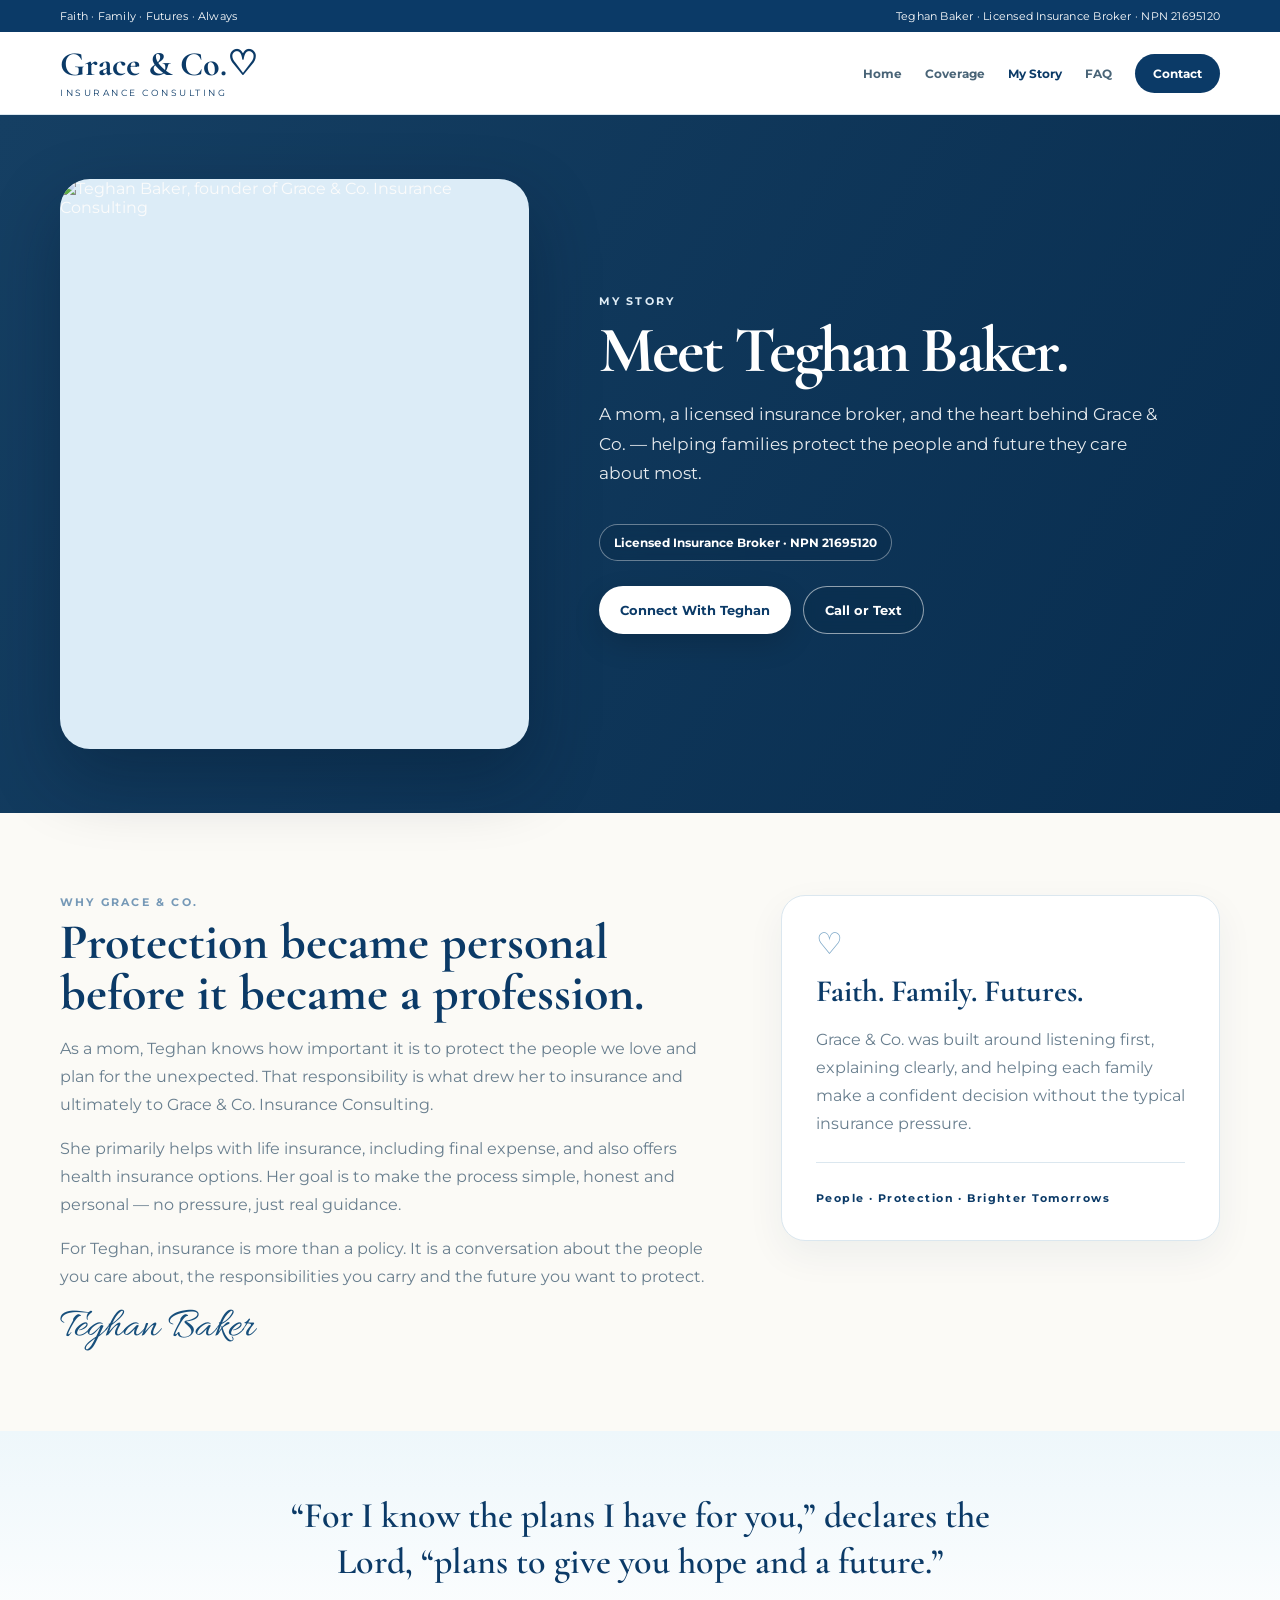
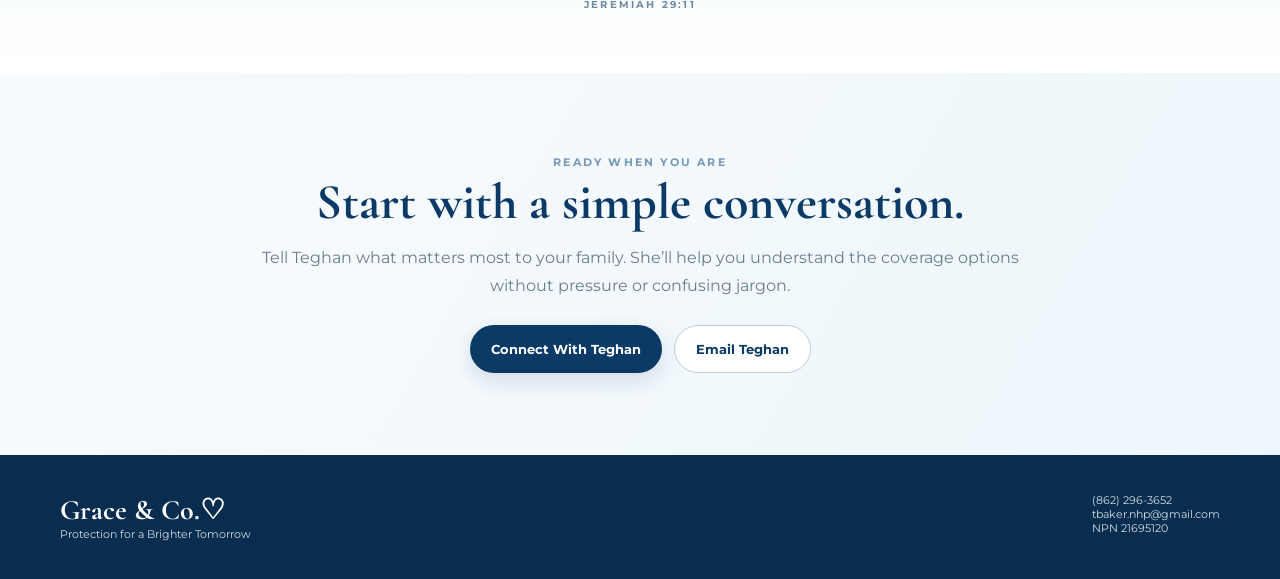
==== commit 280ff74d: "Use sharper Teghan portrait on My Story page" ====
--- a/about/index.html
+++ b/about/index.html
@@ -1 +1 @@
-<!doctype html><html lang="en"><head><meta charset="utf-8"><meta name="viewport" content="width=device-width,initial-scale=1"><title>My Story | Teghan Baker | Grace & Co.</title><meta name="description" content="Meet Teghan Baker, the licensed insurance broker behind Grace & Co. Insurance Consulting."><link rel="stylesheet" href="/styles.css"></head><body><div class="top"><div class="wrap"><span>Faith · Family · Futures · Always</span><span>Teghan Baker · Licensed Insurance Broker · NPN 21695120</span></div></div><header class="nav"><div class="wrap navrow"><a class="brand" href="/"><span class="brand-main">Grace &amp; Co.♡</span><span class="brand-sub">INSURANCE CONSULTING</span></a><nav class="links" aria-label="Main navigation"><a href="/">Home</a><a href="/coverage/">Coverage</a><a href="/about/" class="active">My Story</a><a href="/faq/">FAQ</a><a href="/contact/" class="cta">Contact</a></nav></div></header><main><section class="about-profile-hero"><div class="wrap about-profile-grid"><div class="about-profile-photo"><img src="/assets/teghan-about.jpg" alt="Teghan Baker, founder of Grace &amp; Co. Insurance Consulting" width="600" height="750"></div><div class="about-profile-copy"><div class="eyebrow light">My Story</div><h1>Meet Teghan Baker.</h1><p>A mom, a licensed insurance broker, and the heart behind Grace &amp; Co. — helping families protect the people and future they care about most.</p><div class="credential-pill">Licensed Insurance Broker · NPN 21695120</div><div class="buttons"><a class="btn hero-primary" href="/contact/">Connect With Teghan</a><a class="btn hero-secondary" href="tel:8622963652">Call or Text</a></div></div></div></section><section class="section story-section"><div class="wrap story-grid"><div class="copy"><div class="eyebrow">Why Grace &amp; Co.</div><h2>Protection became personal before it became a profession.</h2><p>As a mom, Teghan knows how important it is to protect the people we love and plan for the unexpected. That responsibility is what drew her to insurance and ultimately to Grace &amp; Co. Insurance Consulting.</p><p>She primarily helps with life insurance, including final expense, and also offers health insurance options. Her goal is to make the process simple, honest and personal — no pressure, just real guidance.</p><p>For Teghan, insurance is more than a policy. It is a conversation about the people you care about, the responsibilities you carry and the future you want to protect.</p><div class="script">Teghan Baker</div></div><aside class="story-card"><div class="heart-mark">♡</div><h3>Faith. Family. Futures.</h3><p>Grace &amp; Co. was built around listening first, explaining clearly, and helping each family make a confident decision without the typical insurance pressure.</p><div class="story-divider"></div><strong>People · Protection · Brighter Tomorrows</strong></aside></div></section><section class="faith compact-faith"><div class="wrap"><blockquote>“For I know the plans I have for you,” declares the Lord, “plans to give you hope and a future.”</blockquote><div class="verse">JEREMIAH 29:11</div></div></section><section class="section final-cta"><div class="wrap centered"><div class="eyebrow">Ready when you are</div><h2>Start with a simple conversation.</h2><p>Tell Teghan what matters most to your family. She’ll help you understand the coverage options without pressure or confusing jargon.</p><div class="buttons centered-buttons"><a class="btn primary" href="/contact/">Connect With Teghan</a><a class="btn secondary" href="mailto:tbaker.nhp@gmail.com">Email Teghan</a></div></div></section></main><footer class="footer"><div class="wrap"><div><div class="footer-brand">Grace &amp; Co.♡</div><div>Protection for a Brighter Tomorrow</div></div><div><a href="tel:8622963652">(862) 296-3652</a><br><a href="mailto:tbaker.nhp@gmail.com">tbaker.nhp@gmail.com</a><br>NPN 21695120</div></div></footer><script src="/photo-loader.js" defer></script></body></html>+<!doctype html><html lang="en"><head><meta charset="utf-8"><meta name="viewport" content="width=device-width,initial-scale=1"><title>My Story | Teghan Baker | Grace & Co.</title><meta name="description" content="Meet Teghan Baker, the licensed insurance broker behind Grace & Co. Insurance Consulting."><link rel="stylesheet" href="/styles.css"></head><body><div class="top"><div class="wrap"><span>Faith · Family · Futures · Always</span><span>Teghan Baker · Licensed Insurance Broker · NPN 21695120</span></div></div><header class="nav"><div class="wrap navrow"><a class="brand" href="/"><span class="brand-main">Grace &amp; Co.♡</span><span class="brand-sub">INSURANCE CONSULTING</span></a><nav class="links" aria-label="Main navigation"><a href="/">Home</a><a href="/coverage/">Coverage</a><a href="/about/" class="active">My Story</a><a href="/faq/">FAQ</a><a href="/contact/" class="cta">Contact</a></nav></div></header><main><section class="about-profile-hero"><div class="wrap about-profile-grid"><div class="about-profile-photo"><img data-teghan-photo="about" src="/assets/teghan-about.jpg" alt="Teghan Baker, founder of Grace &amp; Co. Insurance Consulting" width="720" height="900"></div><div class="about-profile-copy"><div class="eyebrow light">My Story</div><h1>Meet Teghan Baker.</h1><p>A mom, a licensed insurance broker, and the heart behind Grace &amp; Co. — helping families protect the people and future they care about most.</p><div class="credential-pill">Licensed Insurance Broker · NPN 21695120</div><div class="buttons"><a class="btn hero-primary" href="/contact/">Connect With Teghan</a><a class="btn hero-secondary" href="tel:8622963652">Call or Text</a></div></div></div></section><section class="section story-section"><div class="wrap story-grid"><div class="copy"><div class="eyebrow">Why Grace &amp; Co.</div><h2>Protection became personal before it became a profession.</h2><p>As a mom, Teghan knows how important it is to protect the people we love and plan for the unexpected. That responsibility is what drew her to insurance and ultimately to Grace &amp; Co. Insurance Consulting.</p><p>She primarily helps with life insurance, including final expense, and also offers health insurance options. Her goal is to make the process simple, honest and personal — no pressure, just real guidance.</p><p>For Teghan, insurance is more than a policy. It is a conversation about the people you care about, the responsibilities you carry and the future you want to protect.</p><div class="script">Teghan Baker</div></div><aside class="story-card"><div class="heart-mark">♡</div><h3>Faith. Family. Futures.</h3><p>Grace &amp; Co. was built around listening first, explaining clearly, and helping each family make a confident decision without the typical insurance pressure.</p><div class="story-divider"></div><strong>People · Protection · Brighter Tomorrows</strong></aside></div></section><section class="faith compact-faith"><div class="wrap"><blockquote>“For I know the plans I have for you,” declares the Lord, “plans to give you hope and a future.”</blockquote><div class="verse">JEREMIAH 29:11</div></div></section><section class="section final-cta"><div class="wrap centered"><div class="eyebrow">Ready when you are</div><h2>Start with a simple conversation.</h2><p>Tell Teghan what matters most to your family. She’ll help you understand the coverage options without pressure or confusing jargon.</p><div class="buttons centered-buttons"><a class="btn primary" href="/contact/">Connect With Teghan</a><a class="btn secondary" href="mailto:tbaker.nhp@gmail.com">Email Teghan</a></div></div></section></main><footer class="footer"><div class="wrap"><div><div class="footer-brand">Grace &amp; Co.♡</div><div>Protection for a Brighter Tomorrow</div></div><div><a href="tel:8622963652">(862) 296-3652</a><br><a href="mailto:tbaker.nhp@gmail.com">tbaker.nhp@gmail.com</a><br>NPN 21695120</div></div></footer><script src="/photo-loader.js" defer></script></body></html>
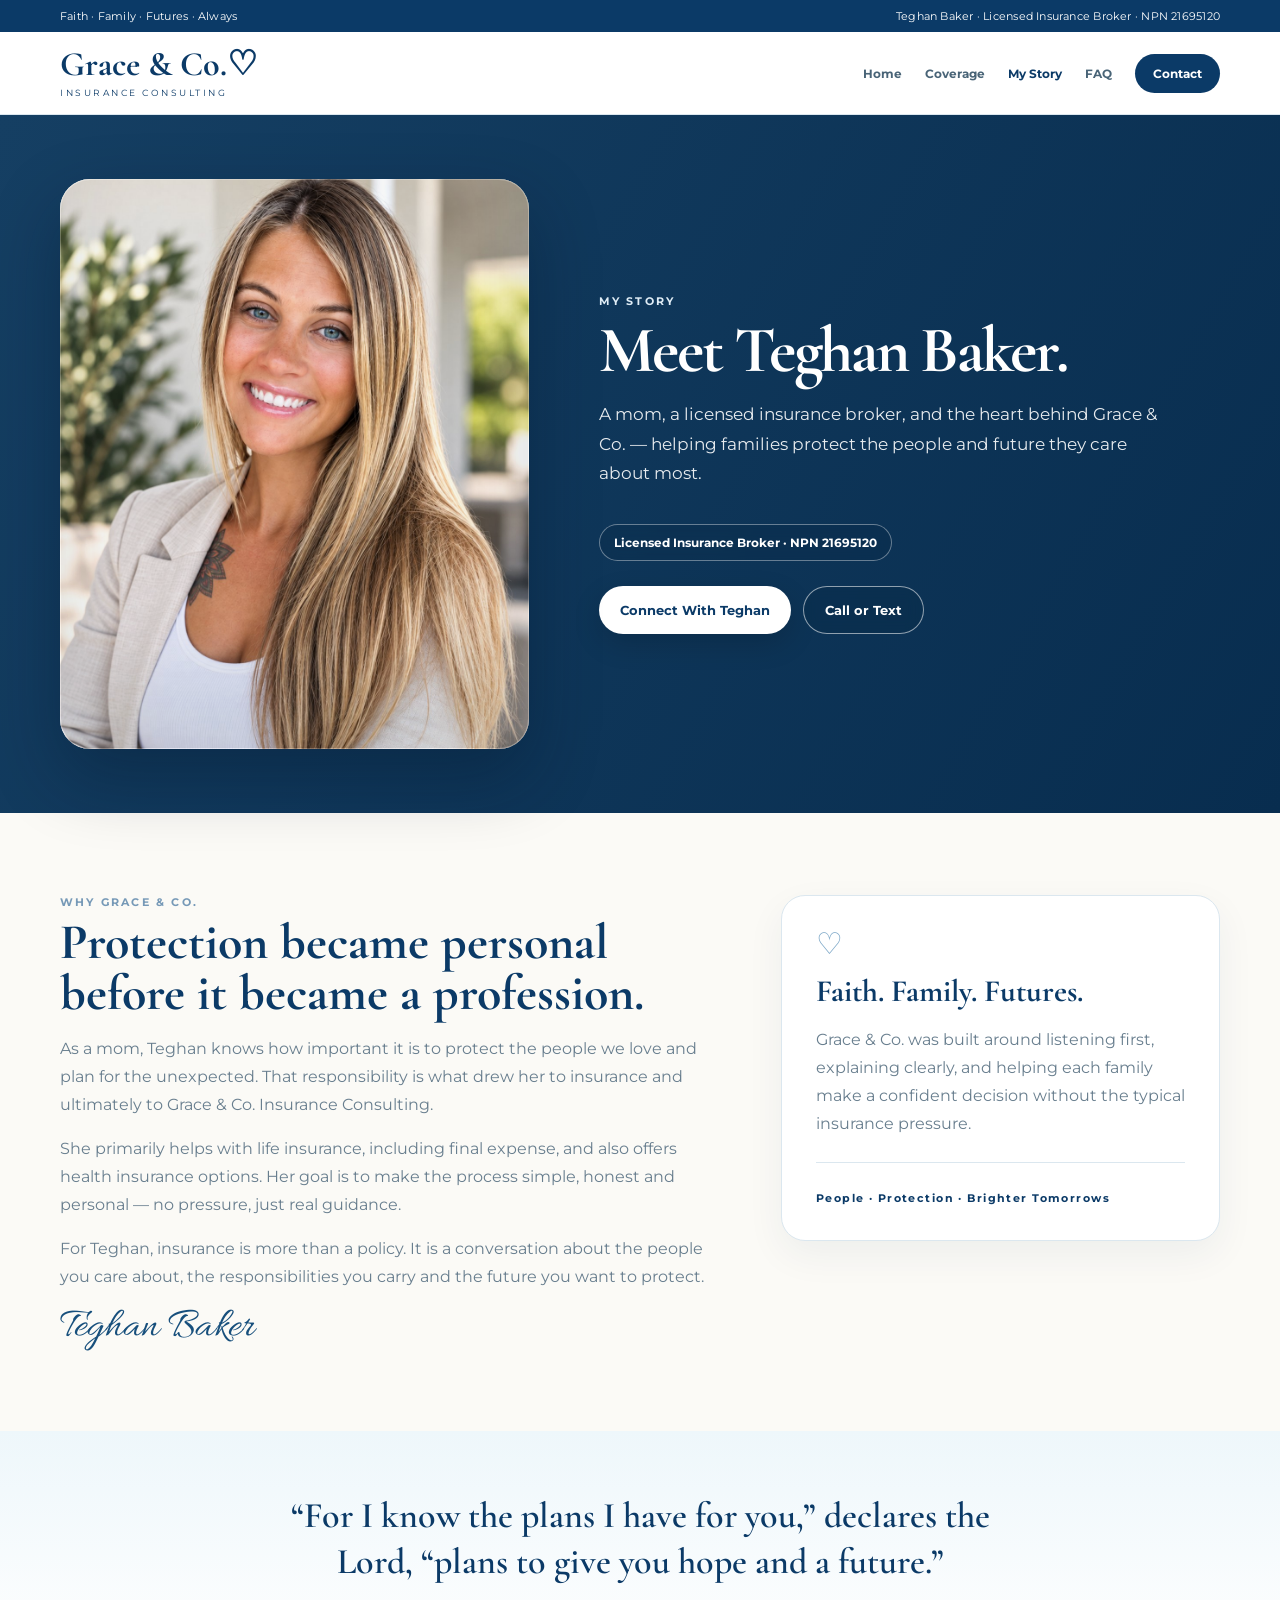
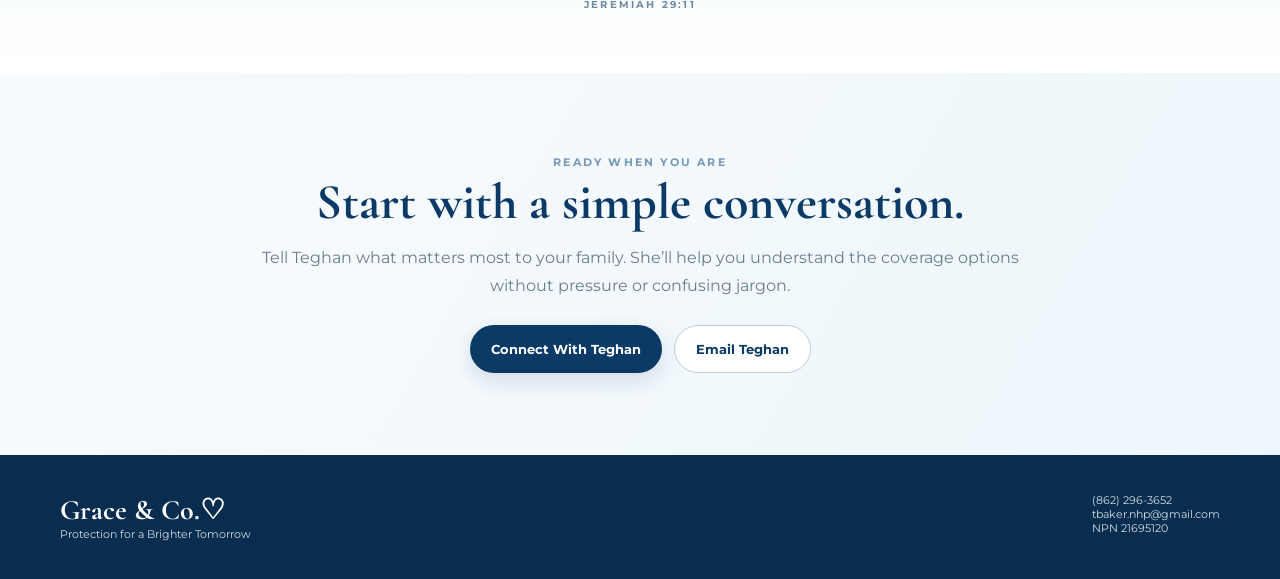
==== commit 3eb692f6: "Update Teghan portraits on home and My Story" ====
--- a/about/index.html
+++ b/about/index.html
@@ -1 +1 @@
-<!doctype html><html lang="en"><head><meta charset="utf-8"><meta name="viewport" content="width=device-width,initial-scale=1"><title>My Story | Teghan Baker | Grace & Co.</title><meta name="description" content="Meet Teghan Baker, the licensed insurance broker behind Grace & Co. Insurance Consulting."><link rel="stylesheet" href="/styles.css"></head><body><div class="top"><div class="wrap"><span>Faith · Family · Futures · Always</span><span>Teghan Baker · Licensed Insurance Broker · NPN 21695120</span></div></div><header class="nav"><div class="wrap navrow"><a class="brand" href="/"><span class="brand-main">Grace &amp; Co.♡</span><span class="brand-sub">INSURANCE CONSULTING</span></a><nav class="links" aria-label="Main navigation"><a href="/">Home</a><a href="/coverage/">Coverage</a><a href="/about/" class="active">My Story</a><a href="/faq/">FAQ</a><a href="/contact/" class="cta">Contact</a></nav></div></header><main><section class="about-profile-hero"><div class="wrap about-profile-grid"><div class="about-profile-photo"><img data-teghan-photo="about" src="/assets/teghan-about.jpg" alt="Teghan Baker, founder of Grace &amp; Co. Insurance Consulting" width="720" height="900"></div><div class="about-profile-copy"><div class="eyebrow light">My Story</div><h1>Meet Teghan Baker.</h1><p>A mom, a licensed insurance broker, and the heart behind Grace &amp; Co. — helping families protect the people and future they care about most.</p><div class="credential-pill">Licensed Insurance Broker · NPN 21695120</div><div class="buttons"><a class="btn hero-primary" href="/contact/">Connect With Teghan</a><a class="btn hero-secondary" href="tel:8622963652">Call or Text</a></div></div></div></section><section class="section story-section"><div class="wrap story-grid"><div class="copy"><div class="eyebrow">Why Grace &amp; Co.</div><h2>Protection became personal before it became a profession.</h2><p>As a mom, Teghan knows how important it is to protect the people we love and plan for the unexpected. That responsibility is what drew her to insurance and ultimately to Grace &amp; Co. Insurance Consulting.</p><p>She primarily helps with life insurance, including final expense, and also offers health insurance options. Her goal is to make the process simple, honest and personal — no pressure, just real guidance.</p><p>For Teghan, insurance is more than a policy. It is a conversation about the people you care about, the responsibilities you carry and the future you want to protect.</p><div class="script">Teghan Baker</div></div><aside class="story-card"><div class="heart-mark">♡</div><h3>Faith. Family. Futures.</h3><p>Grace &amp; Co. was built around listening first, explaining clearly, and helping each family make a confident decision without the typical insurance pressure.</p><div class="story-divider"></div><strong>People · Protection · Brighter Tomorrows</strong></aside></div></section><section class="faith compact-faith"><div class="wrap"><blockquote>“For I know the plans I have for you,” declares the Lord, “plans to give you hope and a future.”</blockquote><div class="verse">JEREMIAH 29:11</div></div></section><section class="section final-cta"><div class="wrap centered"><div class="eyebrow">Ready when you are</div><h2>Start with a simple conversation.</h2><p>Tell Teghan what matters most to your family. She’ll help you understand the coverage options without pressure or confusing jargon.</p><div class="buttons centered-buttons"><a class="btn primary" href="/contact/">Connect With Teghan</a><a class="btn secondary" href="mailto:tbaker.nhp@gmail.com">Email Teghan</a></div></div></section></main><footer class="footer"><div class="wrap"><div><div class="footer-brand">Grace &amp; Co.♡</div><div>Protection for a Brighter Tomorrow</div></div><div><a href="tel:8622963652">(862) 296-3652</a><br><a href="mailto:tbaker.nhp@gmail.com">tbaker.nhp@gmail.com</a><br>NPN 21695120</div></div></footer><script src="/photo-loader.js" defer></script></body></html>+<!doctype html><html lang="en"><head><meta charset="utf-8"><meta name="viewport" content="width=device-width,initial-scale=1"><title>My Story | Teghan Baker | Grace & Co.</title><meta name="description" content="Meet Teghan Baker, the licensed insurance broker behind Grace & Co. Insurance Consulting."><link rel="stylesheet" href="/styles.css"></head><body><div class="top"><div class="wrap"><span>Faith · Family · Futures · Always</span><span>Teghan Baker · Licensed Insurance Broker · NPN 21695120</span></div></div><header class="nav"><div class="wrap navrow"><a class="brand" href="/"><span class="brand-main">Grace &amp; Co.♡</span><span class="brand-sub">INSURANCE CONSULTING</span></a><nav class="links" aria-label="Main navigation"><a href="/">Home</a><a href="/coverage/">Coverage</a><a href="/about/" class="active">My Story</a><a href="/faq/">FAQ</a><a href="/contact/" class="cta">Contact</a></nav></div></header><main><section class="about-profile-hero"><div class="wrap about-profile-grid"><div class="about-profile-photo"><img data-teghan-photo="about" src="/assets/teghan-my-story-2026.jpg" alt="Teghan Baker, founder of Grace &amp; Co. Insurance Consulting" width="1086" height="1448"></div><div class="about-profile-copy"><div class="eyebrow light">My Story</div><h1>Meet Teghan Baker.</h1><p>A mom, a licensed insurance broker, and the heart behind Grace &amp; Co. — helping families protect the people and future they care about most.</p><div class="credential-pill">Licensed Insurance Broker · NPN 21695120</div><div class="buttons"><a class="btn hero-primary" href="/contact/">Connect With Teghan</a><a class="btn hero-secondary" href="tel:8622963652">Call or Text</a></div></div></div></section><section class="section story-section"><div class="wrap story-grid"><div class="copy"><div class="eyebrow">Why Grace &amp; Co.</div><h2>Protection became personal before it became a profession.</h2><p>As a mom, Teghan knows how important it is to protect the people we love and plan for the unexpected. That responsibility is what drew her to insurance and ultimately to Grace &amp; Co. Insurance Consulting.</p><p>She primarily helps with life insurance, including final expense, and also offers health insurance options. Her goal is to make the process simple, honest and personal — no pressure, just real guidance.</p><p>For Teghan, insurance is more than a policy. It is a conversation about the people you care about, the responsibilities you carry and the future you want to protect.</p><div class="script">Teghan Baker</div></div><aside class="story-card"><div class="heart-mark">♡</div><h3>Faith. Family. Futures.</h3><p>Grace &amp; Co. was built around listening first, explaining clearly, and helping each family make a confident decision without the typical insurance pressure.</p><div class="story-divider"></div><strong>People · Protection · Brighter Tomorrows</strong></aside></div></section><section class="faith compact-faith"><div class="wrap"><blockquote>“For I know the plans I have for you,” declares the Lord, “plans to give you hope and a future.”</blockquote><div class="verse">JEREMIAH 29:11</div></div></section><section class="section final-cta"><div class="wrap centered"><div class="eyebrow">Ready when you are</div><h2>Start with a simple conversation.</h2><p>Tell Teghan what matters most to your family. She’ll help you understand the coverage options without pressure or confusing jargon.</p><div class="buttons centered-buttons"><a class="btn primary" href="/contact/">Connect With Teghan</a><a class="btn secondary" href="mailto:tbaker.nhp@gmail.com">Email Teghan</a></div></div></section></main><footer class="footer"><div class="wrap"><div><div class="footer-brand">Grace &amp; Co.♡</div><div>Protection for a Brighter Tomorrow</div></div><div><a href="tel:8622963652">(862) 296-3652</a><br><a href="mailto:tbaker.nhp@gmail.com">tbaker.nhp@gmail.com</a><br>NPN 21695120</div></div></footer><script src="/photo-loader.js" defer></script></body></html>
--- a/styles.css
+++ b/styles.css
@@ -1,12 +1,13 @@
 @import url('https://fonts.googleapis.com/css2?family=Allura&family=Cormorant+Garamond:wght@500;600;700&family=Montserrat:wght@400;500;600;700&display=swap');:root{--navy:#0b3a67;--navy2:#174f7c;--sky:#dcecf7;--cream:#fbfaf6;--ink:#17344d;--muted:#687e8e;--line:#dbe7ef;--white:#fff}*{box-sizing:border-box}html{scroll-behavior:smooth}body{margin:0;color:var(--ink);font-family:Montserrat,Arial,sans-serif;background:#fff;-webkit-font-smoothing:antialiased}a{text-decoration:none;color:inherit}.wrap{width:min(1160px,calc(100% - 44px));margin:auto}.top{background:var(--navy);color:#fff;font-size:11px;letter-spacing:.02em}.top .wrap{display:flex;justify-content:space-between;gap:15px;flex-wrap:wrap;padding-top:9px;padding-bottom:9px}.nav{position:sticky;top:0;z-index:50;background:rgba(255,255,255,.96);border-bottom:1px solid var(--line);backdrop-filter:blur(14px)}.navrow{min-height:82px;display:flex;align-items:center;justify-content:space-between;gap:22px}.brand{flex:none}.brand-main{display:block;font:700 34px/1 'Cormorant Garamond',serif;color:var(--navy)}.brand-sub{display:block;font-size:9px;letter-spacing:.28em;color:var(--navy);margin-top:5px}.links{display:flex;align-items:center;gap:23px;font-size:12px;font-weight:700;color:#496477}.links a{padding:10px 0;transition:.2s}.links a:hover,.links .active{color:var(--navy)}.links .cta{background:var(--navy);color:#fff;padding:12px 18px;border-radius:999px}.eyebrow{text-transform:uppercase;letter-spacing:.2em;font-size:11px;font-weight:700;color:#7699b7}h1,h2,h3{font-family:'Cormorant Garamond',Georgia,serif;color:var(--navy)}h1{font-size:clamp(48px,5.1vw,72px);line-height:.94;letter-spacing:-.035em;margin:12px 0 19px}h2{font-size:clamp(37px,4vw,50px);line-height:1.02;margin:8px 0 15px}h3{font-size:25px;margin:8px 0}.copy p,.centered p,.story-card p{color:var(--muted);line-height:1.75}.script{font-family:Allura,cursive;color:var(--navy2);font-size:42px;line-height:1}.buttons{display:flex;gap:12px;flex-wrap:wrap;margin-top:25px}.btn{display:inline-flex;align-items:center;justify-content:center;min-height:48px;padding:13px 21px;border-radius:999px;font-size:13px;font-weight:700;transition:transform .2s,box-shadow .2s}.btn:hover{transform:translateY(-1px)}.primary{background:var(--navy);color:#fff;box-shadow:0 8px 22px rgba(11,58,103,.14)}.secondary{border:1px solid #b7cfdf;background:#fff;color:var(--navy)}.photo-hero{position:relative;min-height:650px;background-color:#183d5e;background-size:cover;background-repeat:no-repeat;background-position:center;display:flex;align-items:stretch;isolation:isolate}.home-photo-hero{background-position:center}.about-photo-hero{min-height:610px;background-position:center}.hero-shade{position:absolute;inset:0;z-index:-1;background:linear-gradient(90deg,rgba(7,31,52,.10) 0%,rgba(7,31,52,.04) 40%,rgba(7,31,52,.52) 68%,rgba(7,31,52,.82) 100%)}.about-shade{background:linear-gradient(90deg,rgba(6,32,53,.05) 0%,rgba(6,32,53,.02) 43%,rgba(6,32,53,.48) 68%,rgba(6,32,53,.78) 100%)}.hero-overlay-grid{display:grid;grid-template-columns:1fr 1fr;align-items:center;min-height:inherit;padding-top:64px;padding-bottom:64px}.hero-copy{max-width:540px}.hero-copy-right{grid-column:2;justify-self:end;color:#fff}.hero-copy h1{color:#fff;text-shadow:0 2px 20px rgba(0,0,0,.18)}.hero-copy p{font-size:17px;line-height:1.7;color:rgba(255,255,255,.92);margin:0}.light{color:#e0edf6}.light-script{color:#fff;font-size:39px;margin-bottom:13px;text-shadow:0 2px 14px rgba(0,0,0,.2)}.hero-primary{background:#fff;color:var(--navy);box-shadow:0 10px 28px rgba(0,0,0,.15)}.hero-secondary{border:1px solid rgba(255,255,255,.55);background:rgba(8,41,67,.28);color:#fff;backdrop-filter:blur(8px)}.hero-trust{display:flex;gap:15px;flex-wrap:wrap;margin-top:22px;font-size:12px;font-weight:700;color:rgba(255,255,255,.9)}.hero-trust span:before{content:'♡';margin-right:6px}.credential-pill{display:inline-block;margin-top:19px;padding:10px 14px;border:1px solid rgba(255,255,255,.38);background:rgba(9,42,69,.28);border-radius:999px;font-size:12px;font-weight:700;color:#fff;backdrop-filter:blur(8px)}.section{padding:82px 0}.intro-section{background:linear-gradient(180deg,#fff,#fbfdff)}.centered{text-align:center;max-width:760px;margin:auto}.cards{display:grid;grid-template-columns:repeat(4,1fr);gap:16px;margin-top:36px}.card{display:block;background:#fff;border:1px solid var(--line);border-radius:19px;padding:27px;box-shadow:0 9px 30px rgba(15,57,91,.05);transition:transform .2s,box-shadow .2s,border-color .2s}.card:hover{transform:translateY(-3px);box-shadow:0 15px 38px rgba(15,57,91,.09);border-color:#bfd5e4}.card p{color:var(--muted);font-size:13px;line-height:1.65;margin-bottom:0}.num{font-size:11px;letter-spacing:.2em;color:#8baec8;font-weight:700}.faith{padding:78px 0;background:linear-gradient(180deg,#eef7fb,#fff);text-align:center}.heart-mark{font:500 30px/1 'Cormorant Garamond',serif;color:#7ca7c7;margin-bottom:12px}.faith blockquote{font:600 clamp(28px,3vw,36px)/1.28 'Cormorant Garamond',serif;color:var(--navy);max-width:780px;margin:0 auto 13px}.verse{font-size:10px;letter-spacing:.22em;color:#6e8ba3;font-weight:700}.faith p{max-width:700px;margin:18px auto 0;color:var(--muted);line-height:1.7}.split{display:grid;grid-template-columns:.88fr 1.12fr;gap:62px;align-items:center}.portrait{height:520px;border-radius:28px;overflow:hidden;box-shadow:0 24px 60px rgba(20,67,103,.14);background:#e8f1f6}.portrait img{display:block;width:100%;height:100%;object-fit:cover;object-position:center top}.credential{font-weight:700;color:#5b7182;margin:18px 0}.meet{background:#fff}.story-section{background:var(--cream)}.story-grid{display:grid;grid-template-columns:1.2fr .8fr;gap:62px;align-items:start}.story-card{background:#fff;border:1px solid var(--line);border-radius:24px;padding:34px;box-shadow:0 14px 38px rgba(15,57,91,.06)}.story-card h3{font-size:31px}.story-card strong{font-size:11px;letter-spacing:.13em;color:var(--navy)}.story-divider{height:1px;background:var(--line);margin:24px 0}.compact-faith{padding:62px 0}.final-cta{background:linear-gradient(120deg,#f8fbfd,#edf6fb)}.centered-buttons{justify-content:center}.faqgrid{display:grid;grid-template-columns:1fr 1fr;gap:16px}.faqitem{border:1px solid var(--line);border-radius:16px;padding:22px;background:#fff}.faqitem strong{color:var(--navy)}.faqitem p{color:var(--muted);line-height:1.6}.page-hero{padding:70px 0;background:linear-gradient(120deg,#f7fbfd,#e9f4fa)}.page-hero .wrap{max-width:800px}.page-hero h1{font-size:54px}.page-hero p{color:var(--muted);line-height:1.7}.contactbox{background:var(--navy);color:#fff;padding:34px;border-radius:22px}.contactbox a{display:block;margin:10px 0}.footer{background:#082d4f;color:#d1dce4;padding:38px 0;font-size:11px}.footer .wrap{display:flex;justify-content:space-between;gap:28px;flex-wrap:wrap}.footer a:hover{color:#fff}.footer-brand{font:700 28px 'Cormorant Garamond',serif;color:white}.disclaimer{max-width:700px;line-height:1.6}@media(max-width:980px){.cards{grid-template-columns:repeat(2,1fr)}.photo-hero{min-height:610px}.hero-overlay-grid{grid-template-columns:.78fr 1.22fr}.story-grid{gap:38px}.split{gap:38px}}@media(max-width:760px){.wrap{width:min(100% - 34px,1160px)}.top .wrap{justify-content:center;text-align:center;padding-top:7px;padding-bottom:7px}.top span:first-child{display:none}.navrow{min-height:auto;display:block;padding:13px 0 10px}.brand-main{font-size:30px}.brand-sub{font-size:8px}.links{width:100%;margin-top:11px;gap:7px;overflow-x:auto;padding:0 0 4px;scrollbar-width:none}.links::-webkit-scrollbar{display:none}.links a{display:block;white-space:nowrap;padding:8px 9px;border-radius:999px;background:#f5f9fb;font-size:10px}.links .cta{padding:8px 12px}.photo-hero,.about-photo-hero{min-height:620px;background-position:30% center}.hero-shade,.about-shade{background:linear-gradient(180deg,rgba(7,31,52,.06) 0%,rgba(7,31,52,.10) 40%,rgba(7,31,52,.78) 68%,rgba(7,31,52,.94) 100%)}.hero-overlay-grid{display:flex;align-items:flex-end;padding-top:230px;padding-bottom:36px}.hero-copy-right{max-width:100%;margin:0;grid-column:auto}.hero-copy h1{font-size:clamp(43px,12vw,56px);margin-bottom:14px}.hero-copy p{font-size:15px;line-height:1.58}.light-script{font-size:34px}.buttons{gap:9px;margin-top:20px}.hero-copy .btn{flex:1 1 145px}.hero-trust{gap:9px 13px;margin-top:17px;font-size:10px}.section{padding:60px 0}.cards{grid-template-columns:1fr;gap:12px;margin-top:27px}.card{padding:22px}.split,.story-grid{grid-template-columns:1fr;gap:30px}.portrait{height:430px;max-width:480px;width:100%;margin:auto;order:2}.meet .copy{order:1}.story-card{padding:26px}.faith{padding:60px 0}.page-hero{padding:52px 0}.page-hero h1{font-size:43px}.faqgrid{grid-template-columns:1fr}.footer{padding:30px 0}.footer .wrap{display:grid;grid-template-columns:1fr;gap:18px}.final-cta .btn{width:100%}}@media(max-width:420px){.wrap{width:calc(100% - 28px)}.photo-hero,.about-photo-hero{min-height:590px;background-position:29% center}.hero-overlay-grid{padding-top:215px;padding-bottom:28px}.hero-copy h1{font-size:43px}.links{margin-left:-2px}.links a{font-size:9px}.portrait{height:390px}.section{padding:52px 0}.faith blockquote{font-size:27px}}
 /* Photo-led refinement */
-.home-photo-hero{background-position:center 46%}
+.home-photo-hero{background-image:url('/assets/home-hero-sharp.jpg');background-position:center 46%}
 .home-photo-hero:before{content:"";position:absolute;inset:0;z-index:-1;background:rgba(15,55,82,.08);pointer-events:none}
-.portrait img{filter:saturate(.88) contrast(.97)}
+.portrait img{object-position:center 14%;filter:saturate(.9) contrast(1.02) brightness(.98)}
 .about-profile-hero{background:linear-gradient(120deg,#153f63,#082d4f);color:#fff;padding:64px 0}
 .about-profile-grid{display:grid;grid-template-columns:minmax(330px,.86fr) 1.14fr;gap:70px;align-items:center}
-.about-profile-photo{height:570px;border-radius:30px;overflow:hidden;box-shadow:0 28px 70px rgba(2,20,36,.32);background:#dcecf7}
-.about-profile-photo img{width:100%;height:100%;display:block;object-fit:cover;object-position:center top;filter:saturate(.9) contrast(.97)}
+.about-profile-photo{position:relative;height:570px;border-radius:30px;overflow:hidden;box-shadow:0 28px 70px rgba(2,20,36,.32);background:#dcecf7}
+.about-profile-photo:after{content:"";position:absolute;inset:0;pointer-events:none;border:1px solid rgba(255,255,255,.22);border-radius:inherit;box-shadow:inset 0 -70px 90px rgba(5,30,50,.12)}
+.about-profile-photo img{width:100%;height:100%;display:block;object-fit:cover;object-position:center 14%;filter:saturate(.88) contrast(1.02) brightness(.97)}
 .about-profile-copy{max-width:570px}
 .about-profile-copy h1{color:#fff}
 .about-profile-copy p{font-size:17px;line-height:1.72;color:rgba(255,255,255,.9)}
@@ -26,7 +27,7 @@
   .about-profile-hero{padding:0 0 42px}
   .about-profile-grid{width:100%;grid-template-columns:1fr;gap:0}
   .about-profile-photo{height:440px;border-radius:0;box-shadow:none}
-  .about-profile-photo img{object-position:center top}
+  .about-profile-photo img{object-position:center 12%}
   .about-profile-copy{padding:34px 20px 0}
   .about-profile-copy h1{font-size:48px}
   .page-hero .page-hero-grid{grid-template-columns:1fr;gap:28px}
